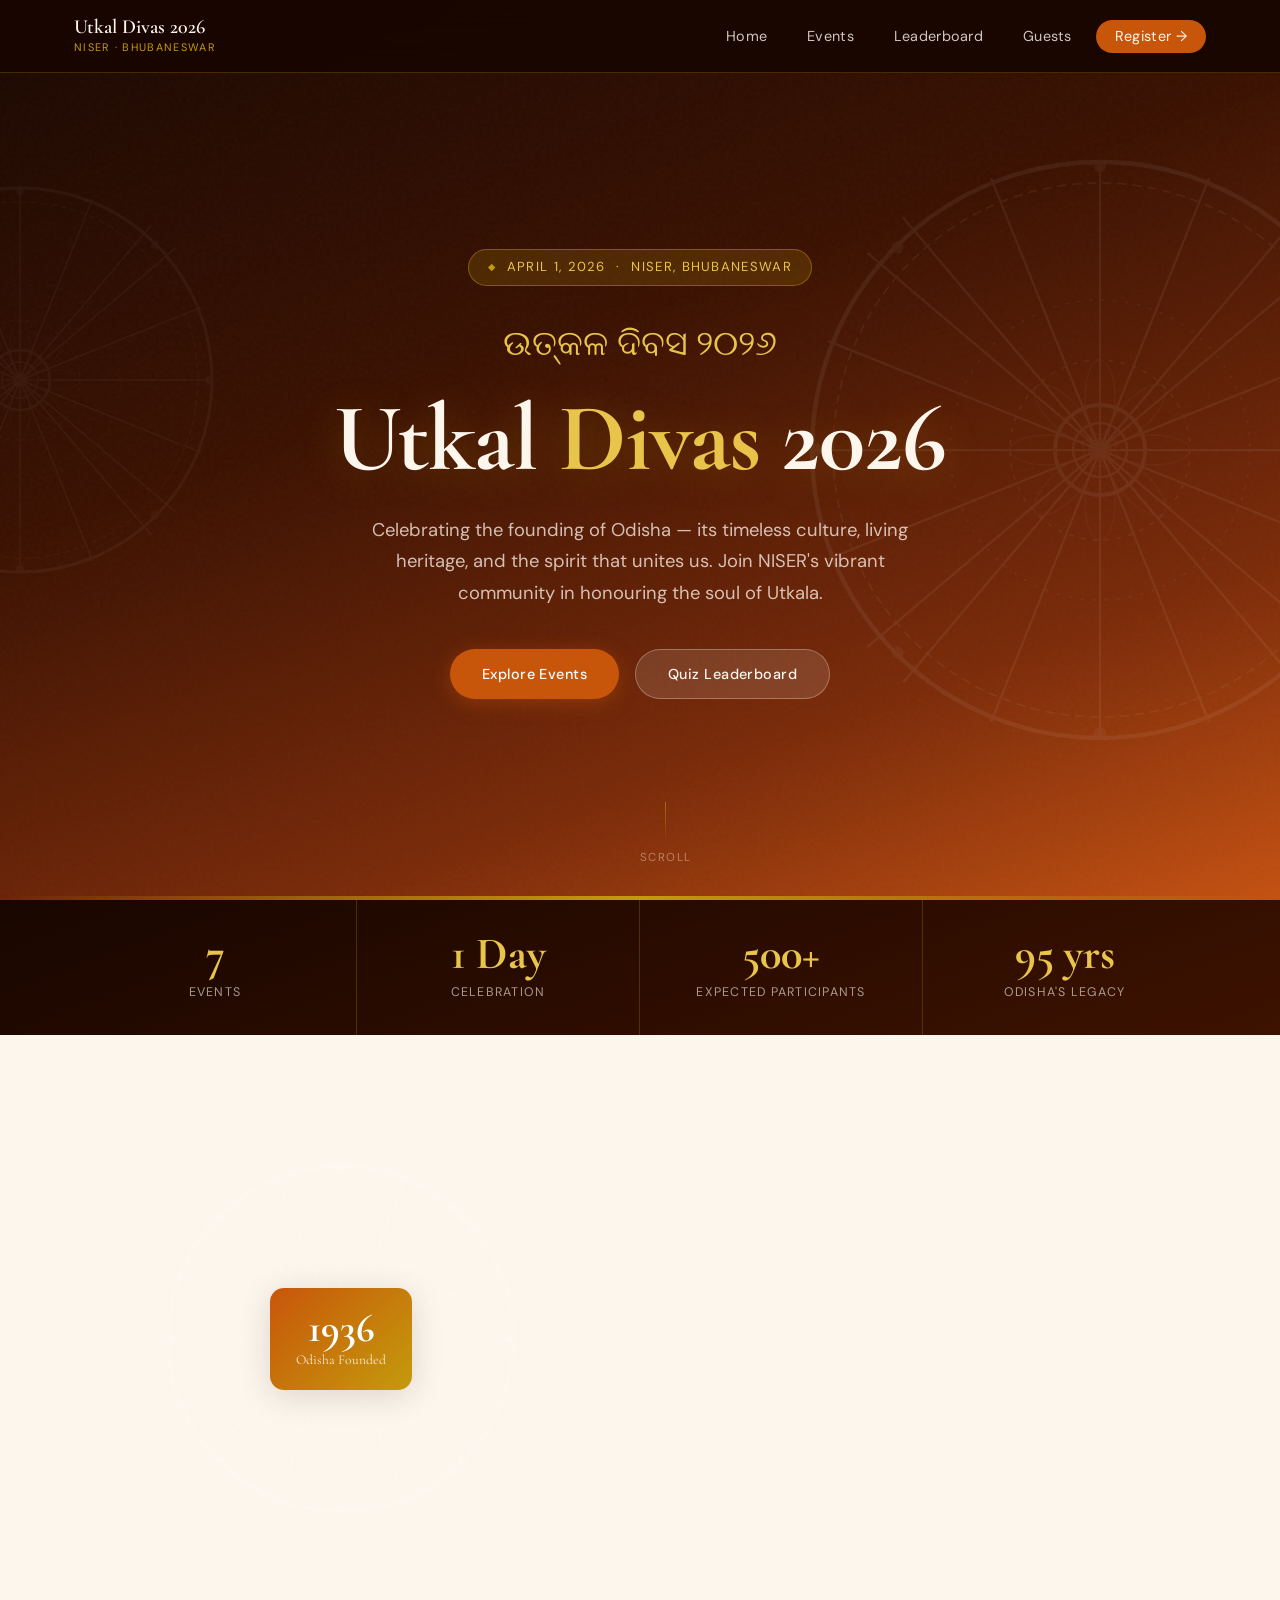
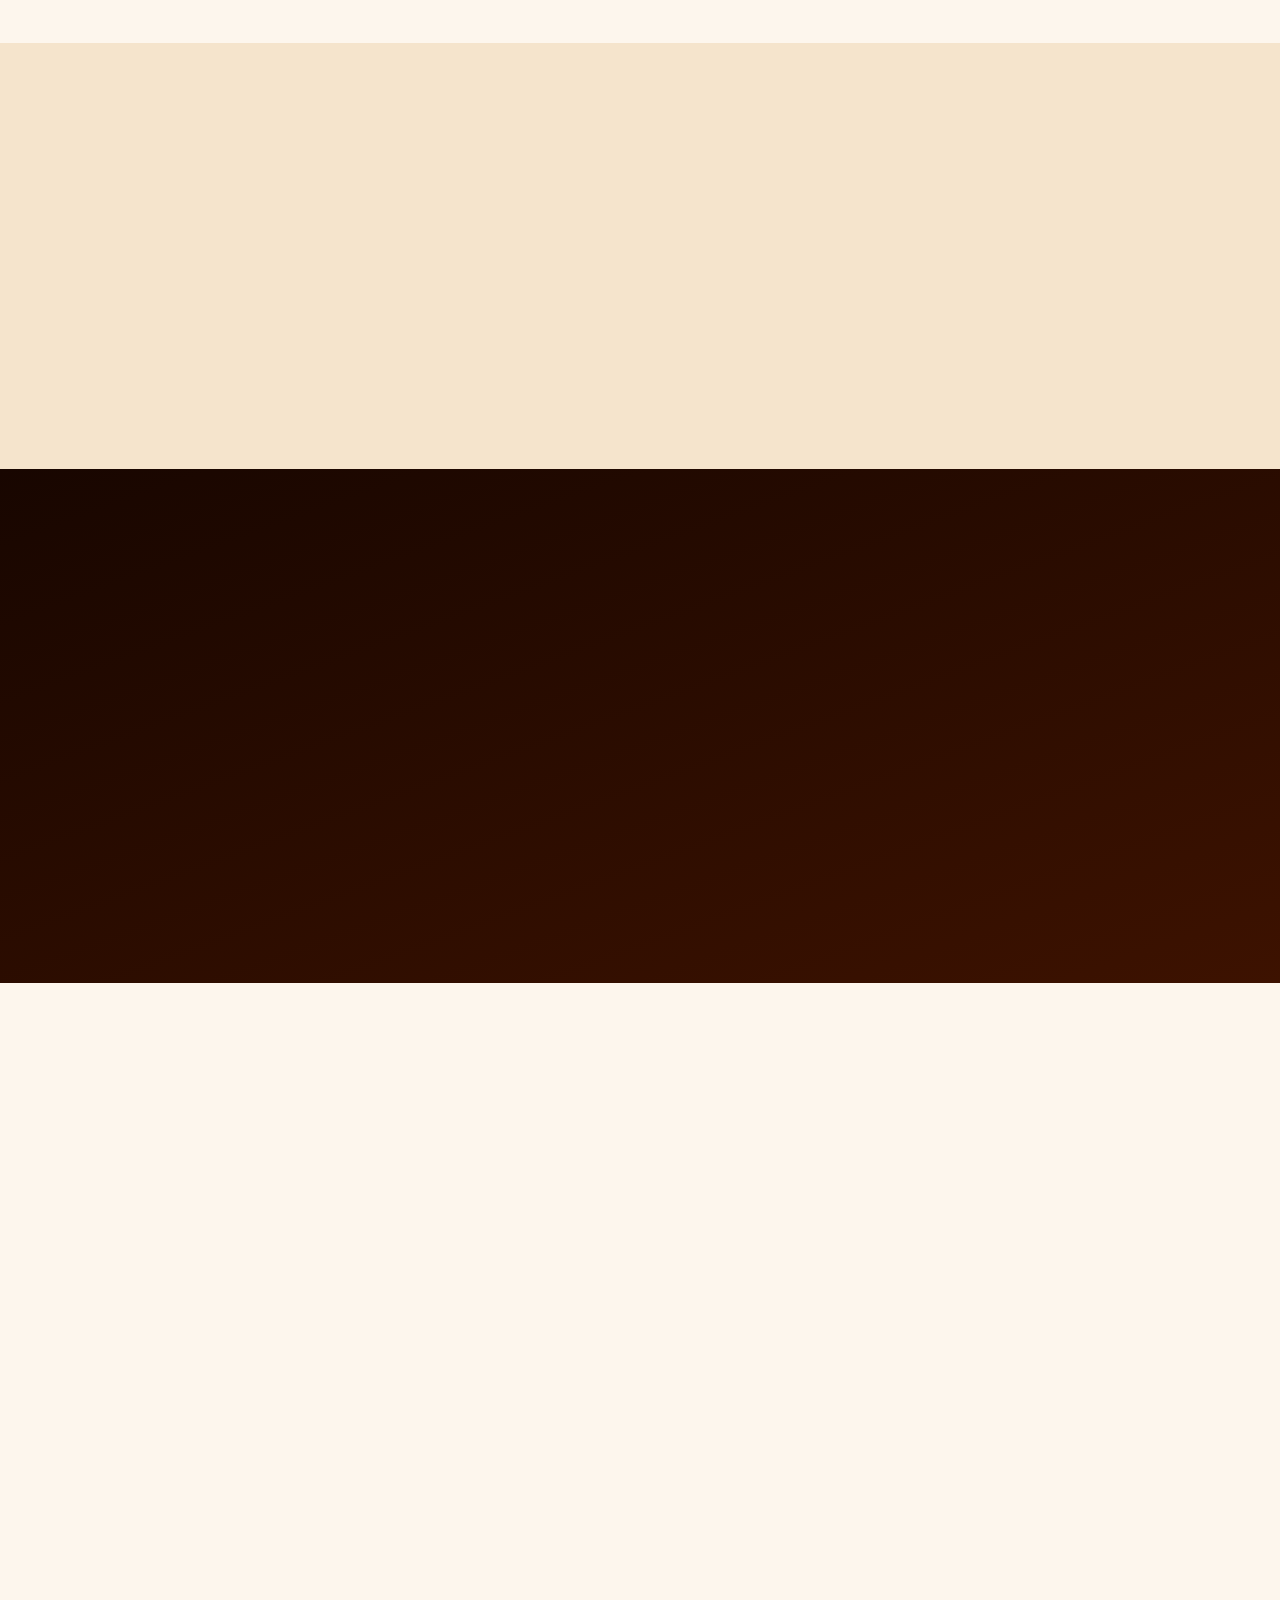
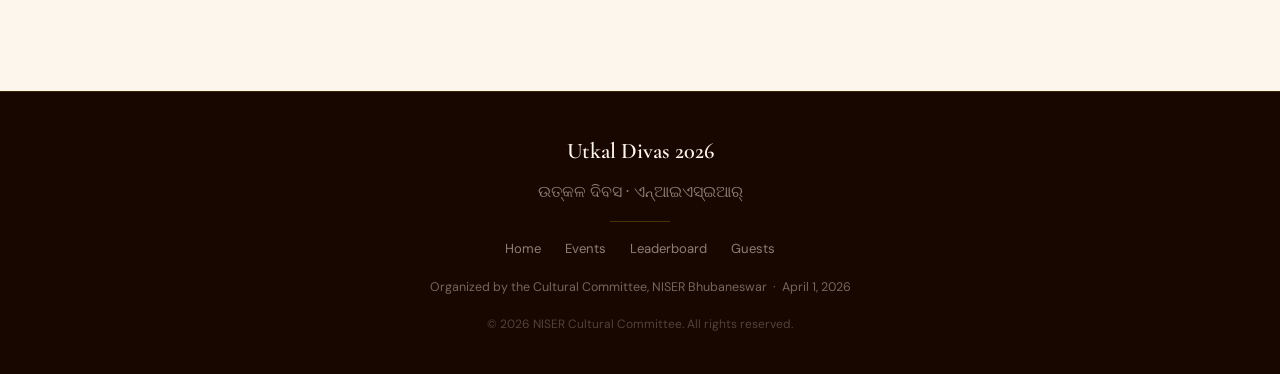
==== index.html @ eaa991c0 "first commit" ====
<!DOCTYPE html>
<html lang="en">
<head>
  <meta charset="UTF-8" />
  <meta name="viewport" content="width=device-width, initial-scale=1.0" />
  <title>Utkal Divas 2026 — NISER</title>
  <meta name="description" content="Celebrating the spirit, culture, and heritage of Odisha at NISER, Bhubaneswar — April 1, 2026." />
  <link rel="stylesheet" href="css/style.css" />
  <link rel="icon" href="data:image/svg+xml,<svg xmlns='http://www.w3.org/2000/svg' viewBox='0 0 100 100'><text y='.9em' font-size='90'>🌸</text></svg>" />
</head>
<body>

<!-- ======================================================
     NAVIGATION
     ====================================================== -->
<nav class="navbar">
  <div class="nav-inner">
    <a href="index.html" class="nav-logo">
      <span class="nav-logo-main">Utkal Divas 2026</span>
      <span class="nav-logo-sub">NISER · Bhubaneswar</span>
    </a>
    <button class="hamburger" aria-label="Toggle menu">
      <span></span><span></span><span></span>
    </button>
    <ul class="nav-links">
      <li><a href="index.html">Home</a></li>
      <li><a href="events.html">Events</a></li>
      <li><a href="leaderboard.html">Leaderboard</a></li>
      <li><a href="guests.html">Guests</a></li>
      <li><a href="events.html" class="nav-cta">Register →</a></li>
    </ul>
  </div>
</nav>

<!-- ======================================================
     HERO
     ====================================================== -->
<section class="hero">
  <!-- Konark wheel watermarks -->
  <img src="assets/wheel.svg" class="hero-wheel" alt="" aria-hidden="true" />
  <img src="assets/wheel.svg" class="hero-wheel hero-wheel-left" alt="" aria-hidden="true" />

  <div class="hero-content">
    <div class="hero-badge">April 1, 2026 &nbsp;·&nbsp; NISER, Bhubaneswar</div>
    <span class="hero-title-odia">ଉତ୍କଳ ଦିବସ ୨୦୨୬</span>
    <h1 class="hero-title">Utkal <span>Divas</span> 2026</h1>
    <p class="hero-desc">
      Celebrating the founding of Odisha — its timeless culture, living heritage,
      and the spirit that unites us. Join NISER's vibrant community in honouring
      the soul of Utkala.
    </p>
    <div class="hero-cta">
      <a href="events.html" class="btn btn-primary">Explore Events</a>
      <a href="leaderboard.html" class="btn btn-secondary">Quiz Leaderboard</a>
    </div>
  </div>

  <div class="hero-scroll">
    <div class="scroll-line"></div>
    Scroll
  </div>
</section>

<!-- ======================================================
     STATS STRIP (dark)
     ====================================================== -->
<section class="section-dark" style="padding: 0;">
  <div class="container">
    <div class="stats-strip">
      <div class="stat-item">
        <div class="stat-number" data-count="7" data-suffix="">7</div>
        <div class="stat-label">Events</div>
      </div>
      <div class="stat-item">
        <div class="stat-number" data-count="1" data-suffix=" Day">1 Day</div>
        <div class="stat-label">Celebration</div>
      </div>
      <div class="stat-item">
        <div class="stat-number" data-count="500" data-suffix="+">500+</div>
        <div class="stat-label">Expected Participants</div>
      </div>
      <div class="stat-item">
        <div class="stat-number" data-count="95" data-suffix=" yrs">95 yrs</div>
        <div class="stat-label">Odisha's Legacy</div>
      </div>
    </div>
  </div>
</section>

<!-- ======================================================
     ABOUT SECTION
     ====================================================== -->
<section class="section">
  <div class="container">
    <div class="about-grid">
      <div class="about-visual">
        <img src="assets/wheel.svg" class="about-wheel-bg" alt="" aria-hidden="true" />
        <div class="about-badge">
          <div class="about-badge-year">1936</div>
          <div class="about-badge-text">Odisha Founded</div>
        </div>
      </div>
      <div class="about-text animate-on-scroll">
        <h2 class="section-title" style="text-align:left;">About Utkal Divas</h2>
        <div class="ornament" style="justify-content:flex-start; margin-left:0;">
          <div class="ornament-diamond"></div>
          <div class="ornament-diamond"></div>
        </div>
        <p>
          Utkal Divas, or Odisha Day, is celebrated every year on <strong>April 1st</strong> to
          commemorate the formation of Odisha as a separate province in 1936 — the first state in
          independent India to be carved out on a linguistic basis.
        </p>
        <p>
          At NISER, Utkal Divas is a celebration of identity, culture, and pride — a day when the
          campus comes alive with poetry, art, music, dance, and knowledge. It is a tribute to the
          rich heritage of Odisha and the remarkable people who call this land home.
        </p>
        <p>
          Join us on <strong>April 1, 2026</strong> as we mark this special occasion with events
          that honour the traditions, arts, and intellectual spirit of Utkala Bharata.
        </p>
        <a href="events.html" class="btn btn-outline" style="margin-top:0.75rem;">View All Events →</a>
      </div>
    </div>
  </div>
</section>

<!-- ======================================================
     EVENTS PREVIEW
     ====================================================== -->
<section class="section section-alt">
  <div class="container">
    <h2 class="section-title animate-on-scroll">Featured Events</h2>
    <div class="ornament animate-on-scroll">
      <div class="ornament-diamond"></div>
      <div class="ornament-diamond"></div>
      <div class="ornament-diamond"></div>
    </div>
    <p class="section-subtitle animate-on-scroll">A day filled with art, knowledge, and cultural celebration</p>

    <div id="events-preview-grid" class="preview-events-grid"></div>

    <div class="section-cta animate-on-scroll">
      <a href="events.html" class="btn btn-primary">View All 7 Events →</a>
    </div>
  </div>
</section>

<!-- ======================================================
     QUIZ / LEADERBOARD TEASER (dark)
     ====================================================== -->
<section class="section section-dark">
  <div class="container">
    <h2 class="section-title animate-on-scroll">Online Quiz &amp; Leaderboard</h2>
    <div class="ornament animate-on-scroll">
      <div class="ornament-diamond"></div>
      <div class="ornament-diamond"></div>
      <div class="ornament-diamond"></div>
    </div>
    <p class="section-subtitle animate-on-scroll" style="margin-bottom:2rem;">
      Test your knowledge of Odia culture, history &amp; heritage
    </p>

    <div class="quiz-teaser animate-on-scroll">
      <div class="quiz-teaser-text">
        <h3>🧠 Are you the Odisha expert?</h3>
        <p>
          Take the online quiz on April 1st and compete with fellow students.
          40 questions · 30 minutes · Real-time leaderboard.
        </p>
        <a href="leaderboard.html" style="margin-top:1rem; display:inline-block;" class="btn btn-gold">
          View Leaderboard →
        </a>
      </div>
      <div class="mini-leaderboard" id="mini-lb"></div>
    </div>
  </div>
</section>

<!-- ======================================================
     GUESTS TEASER
     ====================================================== -->
<section class="section">
  <div class="container" style="text-align:center;">
    <h2 class="section-title animate-on-scroll">Invited Guests &amp; Speakers</h2>
    <div class="ornament animate-on-scroll">
      <div class="ornament-diamond"></div>
      <div class="ornament-diamond"></div>
      <div class="ornament-diamond"></div>
    </div>
    <p class="section-subtitle animate-on-scroll">
      Distinguished personalities gracing the celebration — details announcing soon
    </p>

    <div class="guests-grid" style="max-width:760px; margin:0 auto 2.5rem;" id="guests-teaser-grid">
      <!-- 3 teaser cards -->
      <div class="guest-card animate-on-scroll animate-delay-1">
        <div class="guest-avatar">
          <span class="guest-avatar-icon">👤</span>
          <div class="guest-revealing">
            <div style="font-size:1.8rem;">✨</div>
            <div class="guest-revealing-text">Revealing Soon</div>
            <div class="guest-revealing-sub">Chief Guest</div>
          </div>
        </div>
        <div class="guest-card-body">
          <div class="guest-name">Chief Guest</div>
          <div class="guest-role">TBA · April 1, 2026</div>
        </div>
      </div>
      <div class="guest-card animate-on-scroll animate-delay-2">
        <div class="guest-avatar">
          <span class="guest-avatar-icon">👤</span>
          <div class="guest-revealing">
            <div style="font-size:1.8rem;">🎭</div>
            <div class="guest-revealing-text">Revealing Soon</div>
            <div class="guest-revealing-sub">Cultural Speaker</div>
          </div>
        </div>
        <div class="guest-card-body">
          <div class="guest-name">Cultural Speaker</div>
          <div class="guest-role">TBA · April 1, 2026</div>
        </div>
      </div>
      <div class="guest-card animate-on-scroll animate-delay-3">
        <div class="guest-avatar">
          <span class="guest-avatar-icon">👤</span>
          <div class="guest-revealing">
            <div style="font-size:1.8rem;">🏛️</div>
            <div class="guest-revealing-text">Revealing Soon</div>
            <div class="guest-revealing-sub">Academic Guest</div>
          </div>
        </div>
        <div class="guest-card-body">
          <div class="guest-name">Academic Guest</div>
          <div class="guest-role">TBA · April 1, 2026</div>
        </div>
      </div>
    </div>

    <div class="animate-on-scroll">
      <a href="guests.html" class="btn btn-outline">See All Guests →</a>
    </div>
  </div>
</section>

<!-- ======================================================
     FOOTER
     ====================================================== -->
<footer>
  <div class="footer-logo">Utkal Divas 2026</div>
  <div style="font-family:'Noto Serif Odia',serif; font-size:1rem; color:rgba(253,246,237,0.5); margin-top:0.2rem;">
    ଉତ୍କଳ ଦିବସ · ଏନ୍ଆଇଏସ୍ଇଆର୍
  </div>
  <div class="footer-divider"></div>
  <div class="footer-links">
    <a href="index.html">Home</a>
    <a href="events.html">Events</a>
    <a href="leaderboard.html">Leaderboard</a>
    <a href="guests.html">Guests</a>
  </div>
  <div class="footer-sub">
    Organized by the Cultural Committee, NISER Bhubaneswar &nbsp;·&nbsp; April 1, 2026
  </div>
  <div style="margin-top:1rem; font-size:0.75rem; color:rgba(253,246,237,0.25);">
    &copy; 2026 NISER Cultural Committee. All rights reserved.
  </div>
</footer>

<!-- ======================================================
     EVENT MODAL
     ====================================================== -->
<div class="modal-overlay" id="event-modal" role="dialog" aria-modal="true">
  <div class="modal">
    <div class="modal-header">
      <div class="modal-header-accent"></div>
      <button class="modal-close" aria-label="Close">✕</button>
      <div class="modal-icon">🎨</div>
      <div class="modal-category">Category</div>
      <h2 class="modal-title">Event Title</h2>
      <div class="modal-odia">ଇଭେଣ୍ଟ</div>
    </div>
    <div class="modal-body">
      <div class="modal-info-grid">
        <div class="modal-info-item">
          <div class="modal-info-label">📅 Date</div>
          <div class="modal-info-value" id="modal-date">—</div>
        </div>
        <div class="modal-info-item">
          <div class="modal-info-label">🕐 Time</div>
          <div class="modal-info-value" id="modal-time">—</div>
        </div>
        <div class="modal-info-item">
          <div class="modal-info-label">📍 Venue</div>
          <div class="modal-info-value" id="modal-venue">—</div>
        </div>
        <div class="modal-info-item">
          <div class="modal-info-label">📝 Registration</div>
          <div class="modal-info-value" id="modal-reg">—</div>
        </div>
      </div>
      <div class="modal-section">
        <h4>About the Event</h4>
        <p id="modal-desc"></p>
      </div>
      <div class="modal-section">
        <h4>Rules &amp; Guidelines</h4>
        <div class="modal-rules" id="modal-rules"></div>
      </div>
    </div>
  </div>
</div>

<script src="js/main.js"></script>
<script>
  // Populate mini leaderboard on homepage
  document.addEventListener('DOMContentLoaded', () => {
    const miniLb = document.getElementById('mini-lb');
    if (miniLb && typeof leaderboardData !== 'undefined') {
      miniLb.innerHTML = leaderboardData.slice(0,3).map((item, i) => `
        <div class="mini-row">
          <div class="mini-rank">${i + 1}</div>
          <div class="mini-name">${item.name.split(' ')[0]} ${item.name.split(' ').slice(-1)[0][0]}.&nbsp;— <span style="font-size:0.75rem;opacity:0.6;">${item.dept}</span></div>
          <div class="mini-score">${item.score}</div>
        </div>
      `).join('');
    }
  });
</script>
</body>
</html>
---- css/style.css ----
/* ================================================================
   UTKAL DIVAS 2026 — NISER BHUBANESWAR
   Main Stylesheet — Inspired by Odishan Temple Art & Heritage
   ================================================================ */

@import url('https://fonts.googleapis.com/css2?family=Cormorant+Garamond:ital,wght@0,300;0,400;0,500;0,600;0,700;1,400;1,600&family=DM+Sans:opsz,wght@9..40,300;9..40,400;9..40,500;9..40,600&family=Noto+Serif+Odia:wght@400;700&display=swap');

/* ---- CSS Variables ---- */
:root {
  --cream:        #fdf6ed;
  --warm-light:   #f5e4cc;
  --warm-mid:     #eedcbf;
  --saffron:      #c8560a;
  --saffron-deep: #9e3d08;
  --gold:         #c49b0c;
  --gold-light:   #e8c44a;
  --maroon:       #7a1a1a;
  --dark-hero:    #180600;
  --dark-mid:     #3d1200;
  --text:         #2c1810;
  --text-muted:   #7a5a48;
  --white:        #ffffff;
  --border:       #e0ccb0;
  --border-light: #eddfc7;

  --font-display: 'Cormorant Garamond', Georgia, serif;
  --font-body:    'DM Sans', system-ui, sans-serif;
  --font-odia:    'Noto Serif Odia', serif;

  --radius:       14px;
  --radius-sm:    8px;
  --shadow:       0 2px 16px rgba(44, 24, 16, 0.10);
  --shadow-md:    0 6px 32px rgba(44, 24, 16, 0.15);
  --shadow-hover: 0 12px 40px rgba(200, 86, 10, 0.20);
  --transition:   all 0.3s cubic-bezier(0.25, 0.8, 0.25, 1);
}

/* ---- Reset & Base ---- */
*, *::before, *::after { box-sizing: border-box; margin: 0; padding: 0; }
html { scroll-behavior: smooth; }
body {
  font-family: var(--font-body);
  background-color: var(--cream);
  color: var(--text);
  line-height: 1.7;
  font-size: 16px;
  overflow-x: hidden;
}
img { max-width: 100%; height: auto; display: block; }
a { color: inherit; text-decoration: none; }
ul { list-style: none; }

/* ---- Typography ---- */
h1, h2, h3, h4 {
  font-family: var(--font-display);
  line-height: 1.2;
  color: var(--text);
}
.section-title {
  font-size: clamp(2rem, 5vw, 3rem);
  font-weight: 600;
  text-align: center;
  margin-bottom: 0.4rem;
}
.section-subtitle {
  text-align: center;
  color: var(--text-muted);
  font-size: 1rem;
  margin-bottom: 3rem;
}
.odia-text {
  font-family: var(--font-odia);
  color: var(--gold-light);
  font-size: 1.1em;
}

/* ---- Ornament Divider ---- */
.ornament {
  display: flex;
  align-items: center;
  justify-content: center;
  gap: 12px;
  margin: 0.75rem auto 1.5rem;
}
.ornament::before,
.ornament::after {
  content: '';
  flex: 1;
  max-width: 80px;
  height: 1px;
  background: linear-gradient(90deg, transparent, var(--gold));
}
.ornament::after {
  background: linear-gradient(90deg, var(--gold), transparent);
}
.ornament-diamond {
  width: 8px;
  height: 8px;
  background: var(--gold);
  transform: rotate(45deg);
  flex-shrink: 0;
}

/* ---- Container ---- */
.container {
  max-width: 1180px;
  margin: 0 auto;
  padding: 0 1.5rem;
}

/* ================================================================
   NAVIGATION
   ================================================================ */
.navbar {
  position: fixed;
  top: 0;
  left: 0;
  width: 100%;
  z-index: 1000;
  background: rgba(24, 6, 0, 0.92);
  backdrop-filter: blur(16px);
  -webkit-backdrop-filter: blur(16px);
  border-bottom: 1px solid rgba(196, 155, 12, 0.25);
  transition: var(--transition);
}
.navbar.scrolled {
  background: rgba(24, 6, 0, 0.98);
  box-shadow: 0 4px 24px rgba(0,0,0,0.3);
}
.nav-inner {
  display: flex;
  align-items: center;
  justify-content: space-between;
  padding: 1rem 1.5rem;
  max-width: 1180px;
  margin: 0 auto;
}
.nav-logo {
  display: flex;
  flex-direction: column;
  gap: 0;
}
.nav-logo-main {
  font-family: var(--font-display);
  font-size: 1.25rem;
  font-weight: 600;
  color: var(--cream);
  line-height: 1.1;
}
.nav-logo-sub {
  font-size: 0.68rem;
  color: var(--gold);
  letter-spacing: 0.12em;
  text-transform: uppercase;
}
.nav-links {
  display: flex;
  align-items: center;
  gap: 0.5rem;
}
.nav-links a {
  color: rgba(253, 246, 237, 0.80);
  font-size: 0.9rem;
  font-weight: 400;
  padding: 0.45rem 1rem;
  border-radius: 50px;
  transition: var(--transition);
  letter-spacing: 0.02em;
}
.nav-links a:hover,
.nav-links a.active {
  color: var(--cream);
  background: rgba(196, 155, 12, 0.18);
}
.nav-links a.nav-cta {
  background: var(--saffron);
  color: var(--cream);
  padding: 0.45rem 1.2rem;
}
.nav-links a.nav-cta:hover {
  background: var(--saffron-deep);
}
.hamburger {
  display: none;
  flex-direction: column;
  gap: 5px;
  background: none;
  border: none;
  cursor: pointer;
  padding: 4px;
}
.hamburger span {
  display: block;
  width: 24px;
  height: 2px;
  background: var(--cream);
  border-radius: 2px;
  transition: var(--transition);
}
.hamburger.open span:nth-child(1) { transform: translateY(7px) rotate(45deg); }
.hamburger.open span:nth-child(2) { opacity: 0; }
.hamburger.open span:nth-child(3) { transform: translateY(-7px) rotate(-45deg); }

/* ================================================================
   HERO SECTION
   ================================================================ */
.hero {
  min-height: 100vh;
  display: flex;
  align-items: center;
  justify-content: center;
  position: relative;
  overflow: hidden;
  background: linear-gradient(160deg, var(--dark-hero) 0%, #3a1000 40%, #7a2a08 75%, #c45010 100%);
  text-align: center;
  padding: 7rem 1.5rem 4rem;
}
/* Konark wheel watermark */
.hero-wheel {
  position: absolute;
  right: -120px;
  top: 50%;
  transform: translateY(-50%);
  width: 600px;
  height: 600px;
  opacity: 0.06;
  animation: spin-slow 60s linear infinite;
}
.hero-wheel-left {
  left: -180px;
  right: auto;
  width: 400px;
  height: 400px;
  top: 20%;
  transform: none;
  opacity: 0.04;
  animation-direction: reverse;
}
@keyframes spin-slow {
  from { transform: translateY(-50%) rotate(0deg); }
  to   { transform: translateY(-50%) rotate(360deg); }
}
/* Grain texture */
.hero::before {
  content: '';
  position: absolute;
  inset: 0;
  background-image: url("data:image/svg+xml,%3Csvg viewBox='0 0 256 256' xmlns='http://www.w3.org/2000/svg'%3E%3Cfilter id='noise'%3E%3CfeTurbulence type='fractalNoise' baseFrequency='0.9' numOctaves='4' stitchTiles='stitch'/%3E%3C/filter%3E%3Crect width='100%25' height='100%25' filter='url(%23noise)' opacity='0.03'/%3E%3C/svg%3E");
  pointer-events: none;
}
/* Top geometric border */
.hero::after {
  content: '';
  position: absolute;
  bottom: 0;
  left: 0;
  width: 100%;
  height: 4px;
  background: linear-gradient(90deg, transparent, var(--gold), transparent);
}
.hero-content {
  position: relative;
  z-index: 2;
  max-width: 780px;
  animation: fade-up 1s ease both;
}
.hero-badge {
  display: inline-flex;
  align-items: center;
  gap: 10px;
  background: rgba(196, 155, 12, 0.18);
  border: 1px solid rgba(196, 155, 12, 0.45);
  color: var(--gold-light);
  font-size: 0.82rem;
  letter-spacing: 0.1em;
  text-transform: uppercase;
  padding: 0.4rem 1.2rem;
  border-radius: 50px;
  margin-bottom: 1.8rem;
  animation: fade-up 1s 0.1s ease both;
}
.hero-badge::before {
  content: '◆';
  font-size: 0.6rem;
  color: var(--gold);
}
.hero-title-odia {
  display: block;
  font-family: var(--font-odia);
  font-size: clamp(1.4rem, 4vw, 2.2rem);
  color: var(--gold-light);
  margin-bottom: 0.4rem;
  opacity: 0.9;
  animation: fade-up 1s 0.2s ease both;
}
.hero-title {
  font-size: clamp(3rem, 9vw, 6rem);
  font-weight: 700;
  color: var(--cream);
  letter-spacing: -0.01em;
  margin-bottom: 1.2rem;
  animation: fade-up 1s 0.3s ease both;
  text-shadow: 0 4px 40px rgba(196, 155, 12, 0.3);
}
.hero-title span {
  color: var(--gold-light);
}
.hero-desc {
  font-size: clamp(1rem, 2.5vw, 1.15rem);
  color: rgba(253, 246, 237, 0.75);
  max-width: 550px;
  margin: 0 auto 2.5rem;
  animation: fade-up 1s 0.4s ease both;
}
.hero-cta {
  display: flex;
  justify-content: center;
  gap: 1rem;
  flex-wrap: wrap;
  animation: fade-up 1s 0.5s ease both;
}
.hero-scroll {
  position: absolute;
  bottom: 2rem;
  left: 50%;
  transform: translateX(-50%);
  display: flex;
  flex-direction: column;
  align-items: center;
  gap: 6px;
  color: rgba(253, 246, 237, 0.4);
  font-size: 0.72rem;
  letter-spacing: 0.12em;
  text-transform: uppercase;
  animation: fade-up 1s 0.8s ease both;
}
.scroll-line {
  width: 1px;
  height: 40px;
  background: linear-gradient(180deg, rgba(196,155,12,0.6), transparent);
  animation: scroll-pulse 2s ease-in-out infinite;
}
@keyframes scroll-pulse {
  0%, 100% { opacity: 0.4; transform: scaleY(1); }
  50% { opacity: 1; transform: scaleY(1.2); }
}

/* ================================================================
   BUTTONS
   ================================================================ */
.btn {
  display: inline-flex;
  align-items: center;
  gap: 8px;
  padding: 0.75rem 2rem;
  border-radius: 50px;
  font-family: var(--font-body);
  font-size: 0.9rem;
  font-weight: 500;
  letter-spacing: 0.03em;
  cursor: pointer;
  border: none;
  transition: var(--transition);
}
.btn-primary {
  background: var(--saffron);
  color: var(--white);
  box-shadow: 0 4px 20px rgba(200, 86, 10, 0.4);
}
.btn-primary:hover {
  background: var(--saffron-deep);
  transform: translateY(-2px);
  box-shadow: 0 8px 28px rgba(200, 86, 10, 0.5);
}
.btn-secondary {
  background: rgba(253, 246, 237, 0.12);
  color: var(--cream);
  border: 1px solid rgba(253, 246, 237, 0.3);
  backdrop-filter: blur(8px);
}
.btn-secondary:hover {
  background: rgba(253, 246, 237, 0.2);
  border-color: rgba(253, 246, 237, 0.5);
  transform: translateY(-2px);
}
.btn-outline {
  background: transparent;
  color: var(--saffron);
  border: 1.5px solid var(--saffron);
}
.btn-outline:hover {
  background: var(--saffron);
  color: var(--white);
  transform: translateY(-2px);
}
.btn-gold {
  background: linear-gradient(135deg, var(--gold), var(--gold-light));
  color: var(--dark-hero);
  font-weight: 600;
}
.btn-gold:hover {
  transform: translateY(-2px);
  box-shadow: 0 8px 24px rgba(196, 155, 12, 0.4);
}

/* ================================================================
   SECTION STYLES
   ================================================================ */
.section {
  padding: 5rem 0;
}
.section-alt {
  background: var(--warm-light);
}
.section-dark {
  background: linear-gradient(160deg, var(--dark-hero), var(--dark-mid));
  color: var(--cream);
}
.section-dark .section-title { color: var(--cream); }
.section-dark .section-subtitle { color: rgba(253, 246, 237, 0.6); }
.section-dark .ornament::before { background: linear-gradient(90deg, transparent, rgba(196,155,12,0.6)); }
.section-dark .ornament::after  { background: linear-gradient(90deg, rgba(196,155,12,0.6), transparent); }
.section-dark .ornament-diamond { background: rgba(196,155,12,0.6); }

/* ================================================================
   EVENT CARDS
   ================================================================ */
.events-grid {
  display: grid;
  grid-template-columns: repeat(auto-fill, minmax(280px, 1fr));
  gap: 1.5rem;
  margin-top: 1rem;
}
.event-card {
  background: var(--white);
  border-radius: var(--radius);
  overflow: hidden;
  box-shadow: var(--shadow);
  transition: var(--transition);
  cursor: pointer;
  position: relative;
  border: 1px solid var(--border-light);
}
.event-card::before {
  content: '';
  position: absolute;
  top: 0;
  left: 0;
  right: 0;
  height: 3px;
  background: linear-gradient(90deg, var(--saffron), var(--gold));
  opacity: 0;
  transition: var(--transition);
}
.event-card:hover {
  transform: translateY(-6px);
  box-shadow: var(--shadow-hover);
}
.event-card:hover::before { opacity: 1; }

.event-card-icon {
  width: 100%;
  height: 90px;
  display: flex;
  align-items: center;
  justify-content: center;
  font-size: 2.8rem;
  background: var(--warm-light);
  position: relative;
  overflow: hidden;
}
.event-card-icon::after {
  content: '';
  position: absolute;
  inset: 0;
  background: var(--event-color, var(--saffron));
  opacity: 0.08;
}
.event-card-body {
  padding: 1.25rem 1.4rem 1.5rem;
}
.event-card-category {
  font-size: 0.7rem;
  font-weight: 600;
  text-transform: uppercase;
  letter-spacing: 0.12em;
  color: var(--saffron);
  margin-bottom: 0.4rem;
}
.event-card-title {
  font-family: var(--font-display);
  font-size: 1.35rem;
  font-weight: 600;
  margin-bottom: 0.3rem;
}
.event-card-odia {
  font-family: var(--font-odia);
  font-size: 0.9rem;
  color: var(--text-muted);
  margin-bottom: 0.75rem;
}
.event-card-time {
  display: flex;
  align-items: center;
  gap: 6px;
  font-size: 0.82rem;
  color: var(--text-muted);
  margin-bottom: 0.5rem;
}
.event-card-time svg { flex-shrink: 0; }
.event-card-desc {
  font-size: 0.88rem;
  color: var(--text-muted);
  display: -webkit-box;
  -webkit-line-clamp: 2;
  -webkit-box-orient: vertical;
  overflow: hidden;
}
.event-card-footer {
  padding: 0.75rem 1.4rem 1.25rem;
  border-top: 1px solid var(--border-light);
  display: flex;
  align-items: center;
  justify-content: space-between;
}
.event-card-tag {
  font-size: 0.75rem;
  padding: 0.25rem 0.7rem;
  border-radius: 50px;
  background: var(--warm-light);
  color: var(--text-muted);
}
.event-card-arrow {
  font-size: 0.8rem;
  color: var(--saffron);
  display: flex;
  align-items: center;
  gap: 4px;
  font-weight: 500;
  transition: var(--transition);
}
.event-card:hover .event-card-arrow { gap: 8px; }

/* ================================================================
   MODAL
   ================================================================ */
.modal-overlay {
  position: fixed;
  inset: 0;
  background: rgba(24, 6, 0, 0.75);
  backdrop-filter: blur(8px);
  -webkit-backdrop-filter: blur(8px);
  z-index: 2000;
  display: flex;
  align-items: center;
  justify-content: center;
  padding: 1.5rem;
  opacity: 0;
  pointer-events: none;
  transition: opacity 0.3s ease;
}
.modal-overlay.open {
  opacity: 1;
  pointer-events: all;
}
.modal {
  background: var(--white);
  border-radius: var(--radius);
  max-width: 680px;
  width: 100%;
  max-height: 88vh;
  overflow-y: auto;
  box-shadow: 0 24px 80px rgba(0,0,0,0.4);
  transform: translateY(20px) scale(0.97);
  transition: var(--transition);
  position: relative;
}
.modal-overlay.open .modal {
  transform: translateY(0) scale(1);
}
.modal-header {
  padding: 2rem 2rem 1.25rem;
  border-bottom: 1px solid var(--border-light);
  position: relative;
}
.modal-header-accent {
  height: 4px;
  background: linear-gradient(90deg, var(--saffron), var(--gold));
  margin: -2rem -2rem 1.5rem;
  border-radius: var(--radius) var(--radius) 0 0;
}
.modal-icon { font-size: 2.5rem; margin-bottom: 0.75rem; }
.modal-category {
  font-size: 0.72rem;
  font-weight: 600;
  text-transform: uppercase;
  letter-spacing: 0.12em;
  color: var(--saffron);
  margin-bottom: 0.3rem;
}
.modal-title {
  font-family: var(--font-display);
  font-size: 1.9rem;
  font-weight: 600;
}
.modal-odia {
  font-family: var(--font-odia);
  color: var(--text-muted);
  font-size: 1rem;
  margin-top: 0.2rem;
}
.modal-close {
  position: absolute;
  top: 1.25rem;
  right: 1.25rem;
  background: var(--warm-light);
  border: none;
  cursor: pointer;
  width: 36px;
  height: 36px;
  border-radius: 50%;
  display: flex;
  align-items: center;
  justify-content: center;
  font-size: 1.1rem;
  color: var(--text-muted);
  transition: var(--transition);
}
.modal-close:hover {
  background: var(--saffron);
  color: var(--white);
}
.modal-body { padding: 1.5rem 2rem 2rem; }
.modal-info-grid {
  display: grid;
  grid-template-columns: 1fr 1fr;
  gap: 1rem;
  margin-bottom: 1.5rem;
}
.modal-info-item {
  background: var(--warm-light);
  border-radius: var(--radius-sm);
  padding: 0.9rem 1rem;
}
.modal-info-label {
  font-size: 0.7rem;
  font-weight: 600;
  text-transform: uppercase;
  letter-spacing: 0.1em;
  color: var(--text-muted);
  margin-bottom: 0.25rem;
}
.modal-info-value {
  font-size: 0.9rem;
  font-weight: 500;
  color: var(--text);
}
.modal-section { margin-bottom: 1.4rem; }
.modal-section h4 {
  font-family: var(--font-display);
  font-size: 1.1rem;
  font-weight: 600;
  margin-bottom: 0.6rem;
  color: var(--saffron);
}
.modal-section p {
  font-size: 0.92rem;
  color: var(--text-muted);
  line-height: 1.7;
}
.modal-rules {
  display: flex;
  flex-direction: column;
  gap: 0.5rem;
}
.modal-rule {
  display: flex;
  gap: 10px;
  font-size: 0.88rem;
  color: var(--text-muted);
  align-items: flex-start;
}
.modal-rule::before {
  content: '◆';
  color: var(--gold);
  font-size: 0.5rem;
  margin-top: 0.45rem;
  flex-shrink: 0;
}

/* ================================================================
   LEADERBOARD
   ================================================================ */
.leaderboard-hero {
  padding: 7rem 1.5rem 4rem;
  background: linear-gradient(160deg, var(--dark-hero) 0%, #3d1200 60%, #6a2008 100%);
  text-align: center;
  color: var(--cream);
  position: relative;
  overflow: hidden;
}
.leaderboard-hero .section-title { color: var(--cream); }
.podium-grid {
  display: flex;
  align-items: flex-end;
  justify-content: center;
  gap: 1rem;
  margin: 3rem 0;
}
.podium-item {
  text-align: center;
  flex: 1;
  max-width: 180px;
}
.podium-avatar {
  width: 64px;
  height: 64px;
  border-radius: 50%;
  background: linear-gradient(135deg, var(--saffron), var(--gold));
  display: flex;
  align-items: center;
  justify-content: center;
  font-size: 1.5rem;
  margin: 0 auto 0.6rem;
  box-shadow: 0 4px 16px rgba(200, 86, 10, 0.35);
}
.podium-item:nth-child(2) .podium-avatar {
  width: 80px;
  height: 80px;
  font-size: 1.8rem;
  background: linear-gradient(135deg, var(--gold), var(--gold-light));
  box-shadow: 0 8px 28px rgba(196, 155, 12, 0.5);
}
.podium-name {
  font-family: var(--font-display);
  font-size: 1rem;
  font-weight: 600;
  margin-bottom: 0.2rem;
}
.podium-dept { font-size: 0.75rem; color: var(--text-muted); margin-bottom: 0.4rem; }
.podium-score {
  font-family: var(--font-display);
  font-size: 1.4rem;
  font-weight: 700;
  color: var(--saffron);
}
.podium-item:nth-child(2) .podium-score { color: var(--gold); font-size: 1.7rem; }
.podium-block {
  height: 70px;
  border-radius: var(--radius-sm) var(--radius-sm) 0 0;
  display: flex;
  align-items: center;
  justify-content: center;
  font-size: 1.4rem;
  font-weight: 700;
  color: var(--white);
  margin-top: 0.8rem;
  background: linear-gradient(180deg, var(--saffron), var(--saffron-deep));
}
.podium-item:nth-child(1) .podium-block { height: 55px; background: linear-gradient(180deg, #b0b0b0, #888); }
.podium-item:nth-child(2) .podium-block { height: 90px; background: linear-gradient(180deg, var(--gold-light), var(--gold)); }
.podium-item:nth-child(3) .podium-block { height: 44px; background: linear-gradient(180deg, #d4a76a, #a0754a); }

.leaderboard-table-wrap {
  background: var(--white);
  border-radius: var(--radius);
  box-shadow: var(--shadow-md);
  overflow: hidden;
  margin-top: 2rem;
}
.leaderboard-table {
  width: 100%;
  border-collapse: collapse;
}
.leaderboard-table th {
  background: var(--warm-mid);
  padding: 0.9rem 1.5rem;
  text-align: left;
  font-size: 0.72rem;
  font-weight: 600;
  text-transform: uppercase;
  letter-spacing: 0.1em;
  color: var(--text-muted);
}
.leaderboard-table td {
  padding: 0.9rem 1.5rem;
  border-bottom: 1px solid var(--border-light);
  font-size: 0.9rem;
}
.leaderboard-table tr:last-child td { border-bottom: none; }
.leaderboard-table tr:hover td { background: var(--warm-light); }
.rank-badge {
  display: inline-flex;
  align-items: center;
  justify-content: center;
  width: 32px;
  height: 32px;
  border-radius: 50%;
  font-weight: 700;
  font-size: 0.85rem;
  background: var(--warm-light);
  color: var(--text-muted);
}
.rank-badge.gold   { background: linear-gradient(135deg,#f5d96b,#c49b0c); color: #fff; }
.rank-badge.silver { background: linear-gradient(135deg,#d0d0d0,#909090); color: #fff; }
.rank-badge.bronze { background: linear-gradient(135deg,#e0a570,#a0704a); color: #fff; }
.score-bar-wrap {
  display: flex;
  align-items: center;
  gap: 10px;
}
.score-bar {
  flex: 1;
  height: 6px;
  background: var(--warm-light);
  border-radius: 3px;
  overflow: hidden;
}
.score-bar-fill {
  height: 100%;
  background: linear-gradient(90deg, var(--saffron), var(--gold));
  border-radius: 3px;
  transition: width 1s ease;
}
.score-num { font-weight: 600; min-width: 30px; }

/* ================================================================
   GUESTS PAGE
   ================================================================ */
.guests-grid {
  display: grid;
  grid-template-columns: repeat(auto-fill, minmax(220px, 1fr));
  gap: 1.5rem;
  margin-top: 1rem;
}
.guest-card {
  background: var(--white);
  border-radius: var(--radius);
  overflow: hidden;
  box-shadow: var(--shadow);
  border: 1px solid var(--border-light);
  text-align: center;
  transition: var(--transition);
}
.guest-card:hover {
  transform: translateY(-6px);
  box-shadow: var(--shadow-hover);
}
.guest-avatar {
  width: 100%;
  height: 180px;
  background: linear-gradient(160deg, var(--warm-mid), var(--warm-light));
  display: flex;
  align-items: center;
  justify-content: center;
  position: relative;
  overflow: hidden;
}
.guest-avatar-icon {
  font-size: 4rem;
  opacity: 0.25;
  position: absolute;
}
.guest-revealing {
  position: absolute;
  inset: 0;
  background: rgba(24, 6, 0, 0.65);
  backdrop-filter: blur(12px);
  -webkit-backdrop-filter: blur(12px);
  display: flex;
  flex-direction: column;
  align-items: center;
  justify-content: center;
  gap: 8px;
}
.guest-revealing-text {
  font-family: var(--font-display);
  font-size: 1.1rem;
  font-weight: 600;
  color: var(--gold-light);
  letter-spacing: 0.04em;
}
.guest-revealing-sub {
  font-size: 0.72rem;
  color: rgba(253,246,237,0.55);
  text-transform: uppercase;
  letter-spacing: 0.1em;
}
.guest-card-body { padding: 1.2rem 1rem 1.4rem; }
.guest-name {
  font-family: var(--font-display);
  font-size: 1.15rem;
  font-weight: 600;
  color: var(--text);
  margin-bottom: 0.25rem;
}
.guest-role { font-size: 0.8rem; color: var(--text-muted); }

/* ================================================================
   ABOUT / STATS STRIP
   ================================================================ */
.stats-strip {
  display: grid;
  grid-template-columns: repeat(auto-fit, minmax(140px, 1fr));
  gap: 0;
  text-align: center;
}
.stat-item {
  padding: 2rem 1rem;
  border-right: 1px solid rgba(196, 155, 12, 0.25);
}
.stat-item:last-child { border-right: none; }
.stat-number {
  font-family: var(--font-display);
  font-size: 2.8rem;
  font-weight: 700;
  color: var(--gold-light);
  line-height: 1;
  margin-bottom: 0.3rem;
}
.stat-label {
  font-size: 0.78rem;
  text-transform: uppercase;
  letter-spacing: 0.1em;
  color: rgba(253,246,237,0.6);
}

/* ================================================================
   ABOUT SECTION (Homepage)
   ================================================================ */
.about-grid {
  display: grid;
  grid-template-columns: 1fr 1fr;
  gap: 4rem;
  align-items: center;
}
.about-visual {
  position: relative;
  display: flex;
  align-items: center;
  justify-content: center;
}
.about-wheel-bg {
  width: 100%;
  max-width: 360px;
  opacity: 0.18;
  animation: spin-slow-2 40s linear infinite;
}
@keyframes spin-slow-2 {
  from { transform: rotate(0deg); }
  to   { transform: rotate(360deg); }
}
.about-badge {
  position: absolute;
  background: linear-gradient(135deg, var(--saffron), var(--gold));
  color: var(--white);
  padding: 1.2rem 1.6rem;
  border-radius: var(--radius);
  font-family: var(--font-display);
  box-shadow: var(--shadow-md);
  text-align: center;
}
.about-badge-year { font-size: 2.5rem; font-weight: 700; line-height: 1; }
.about-badge-text { font-size: 0.85rem; opacity: 0.85; }
.about-text h2 { font-size: clamp(1.8rem,4vw,2.5rem); margin-bottom: 1rem; }
.about-text p {
  color: var(--text-muted);
  margin-bottom: 1.2rem;
  font-size: 0.95rem;
}
.about-text .btn { margin-top: 0.5rem; }

/* ================================================================
   PREVIEW SECTIONS (Homepage)
   ================================================================ */
.preview-events-grid {
  display: grid;
  grid-template-columns: repeat(auto-fill, minmax(260px, 1fr));
  gap: 1.25rem;
  margin-bottom: 2.5rem;
}
.section-cta {
  text-align: center;
  margin-top: 0.5rem;
}
.quiz-teaser {
  display: flex;
  align-items: center;
  justify-content: space-between;
  gap: 2rem;
  background: rgba(255,255,255,0.06);
  border: 1px solid rgba(196,155,12,0.3);
  border-radius: var(--radius);
  padding: 2rem 2.5rem;
  flex-wrap: wrap;
}
.quiz-teaser-text h3 {
  font-family: var(--font-display);
  font-size: 1.6rem;
  color: var(--cream);
  margin-bottom: 0.5rem;
}
.quiz-teaser-text p { color: rgba(253,246,237,0.65); font-size: 0.9rem; }
.mini-leaderboard { display: flex; flex-direction: column; gap: 0.5rem; min-width: 220px; }
.mini-row {
  display: flex;
  align-items: center;
  gap: 0.75rem;
  background: rgba(255,255,255,0.07);
  border-radius: var(--radius-sm);
  padding: 0.5rem 0.75rem;
}
.mini-rank {
  width: 24px;
  height: 24px;
  border-radius: 50%;
  background: var(--gold);
  color: var(--dark-hero);
  font-size: 0.72rem;
  font-weight: 700;
  display: flex;
  align-items: center;
  justify-content: center;
  flex-shrink: 0;
}
.mini-name { flex: 1; font-size: 0.85rem; color: var(--cream); }
.mini-score { font-size: 0.85rem; font-weight: 600; color: var(--gold-light); }

/* ================================================================
   PAGE HERO (for inner pages)
   ================================================================ */
.page-hero {
  padding: 8rem 1.5rem 4rem;
  background: linear-gradient(160deg, var(--dark-hero) 0%, #3d1200 60%, #6a2008 100%);
  text-align: center;
  color: var(--cream);
  position: relative;
  overflow: hidden;
}
.page-hero .section-title { color: var(--cream); }
.page-hero .section-subtitle { color: rgba(253,246,237,0.6); }
.page-hero-wheel {
  position: absolute;
  right: -60px;
  bottom: -60px;
  width: 300px;
  opacity: 0.05;
  animation: spin-slow-2 50s linear infinite;
}

/* ================================================================
   FOOTER
   ================================================================ */
footer {
  background: var(--dark-hero);
  color: rgba(253,246,237,0.6);
  text-align: center;
  padding: 2.5rem 1.5rem;
  font-size: 0.85rem;
  border-top: 1px solid rgba(196,155,12,0.2);
}
footer .footer-logo {
  font-family: var(--font-display);
  font-size: 1.4rem;
  color: var(--cream);
  font-weight: 600;
  margin-bottom: 0.5rem;
}
footer .footer-sub { color: rgba(253,246,237,0.4); font-size: 0.78rem; margin-top: 0.25rem; }
footer .footer-links {
  display: flex;
  justify-content: center;
  gap: 1.5rem;
  margin: 1rem 0;
  flex-wrap: wrap;
}
footer .footer-links a {
  color: rgba(253,246,237,0.5);
  font-size: 0.82rem;
  transition: var(--transition);
}
footer .footer-links a:hover { color: var(--gold-light); }
footer .footer-divider {
  width: 60px;
  height: 1px;
  background: rgba(196,155,12,0.3);
  margin: 1rem auto;
}

/* ================================================================
   ANIMATIONS
   ================================================================ */
@keyframes fade-up {
  from { opacity: 0; transform: translateY(24px); }
  to   { opacity: 1; transform: translateY(0); }
}
.animate-on-scroll {
  opacity: 0;
  transform: translateY(20px);
  transition: opacity 0.6s ease, transform 0.6s ease;
}
.animate-on-scroll.visible {
  opacity: 1;
  transform: translateY(0);
}
.animate-delay-1 { transition-delay: 0.1s; }
.animate-delay-2 { transition-delay: 0.2s; }
.animate-delay-3 { transition-delay: 0.3s; }
.animate-delay-4 { transition-delay: 0.4s; }

/* Pulse glow for top rank */
@keyframes rank-glow {
  0%, 100% { box-shadow: 0 0 0 0 rgba(196,155,12,0.4); }
  50%       { box-shadow: 0 0 0 8px rgba(196,155,12,0); }
}
.rank-pulse { animation: rank-glow 2.5s ease infinite; }

/* ================================================================
   SCROLLBAR
   ================================================================ */
::-webkit-scrollbar { width: 6px; }
::-webkit-scrollbar-track { background: var(--cream); }
::-webkit-scrollbar-thumb { background: var(--saffron); border-radius: 3px; }

/* ================================================================
   RESPONSIVE
   ================================================================ */
@media (max-width: 768px) {
  .hamburger { display: flex; }
  .nav-links {
    position: fixed;
    inset: 0;
    top: 64px;
    background: rgba(24,6,0,0.98);
    flex-direction: column;
    align-items: center;
    justify-content: flex-start;
    padding: 2rem 1rem;
    gap: 0.75rem;
    transform: translateX(100%);
    transition: transform 0.35s ease;
  }
  .nav-links.open { transform: translateX(0); }
  .nav-links a { font-size: 1.1rem; padding: 0.75rem 2rem; width: 100%; text-align: center; }
  .hero-title { font-size: clamp(2.5rem, 12vw, 4rem); }
  .about-grid { grid-template-columns: 1fr; gap: 2rem; }
  .about-visual { display: none; }
  .modal-info-grid { grid-template-columns: 1fr; }
  .podium-grid { gap: 0.5rem; }
  .podium-avatar { width: 52px !important; height: 52px !important; font-size: 1.2rem !important; }
  .podium-item:nth-child(2) .podium-avatar { width: 64px !important; height: 64px !important; }
  .quiz-teaser { flex-direction: column; padding: 1.5rem; }
  .mini-leaderboard { width: 100%; }
  .stats-strip { grid-template-columns: repeat(2, 1fr); }
  .stat-item:nth-child(2n) { border-right: none; }
  .stat-item { border-bottom: 1px solid rgba(196,155,12,0.25); }
  .modal-body { padding: 1.2rem 1.25rem 1.5rem; }
  .modal-header { padding: 1.5rem 1.25rem 1rem; }
}
@media (max-width: 480px) {
  .events-grid { grid-template-columns: 1fr; }
  .guests-grid { grid-template-columns: repeat(2, 1fr); }
  .leaderboard-table th:nth-child(3),
  .leaderboard-table td:nth-child(3) { display: none; }
}
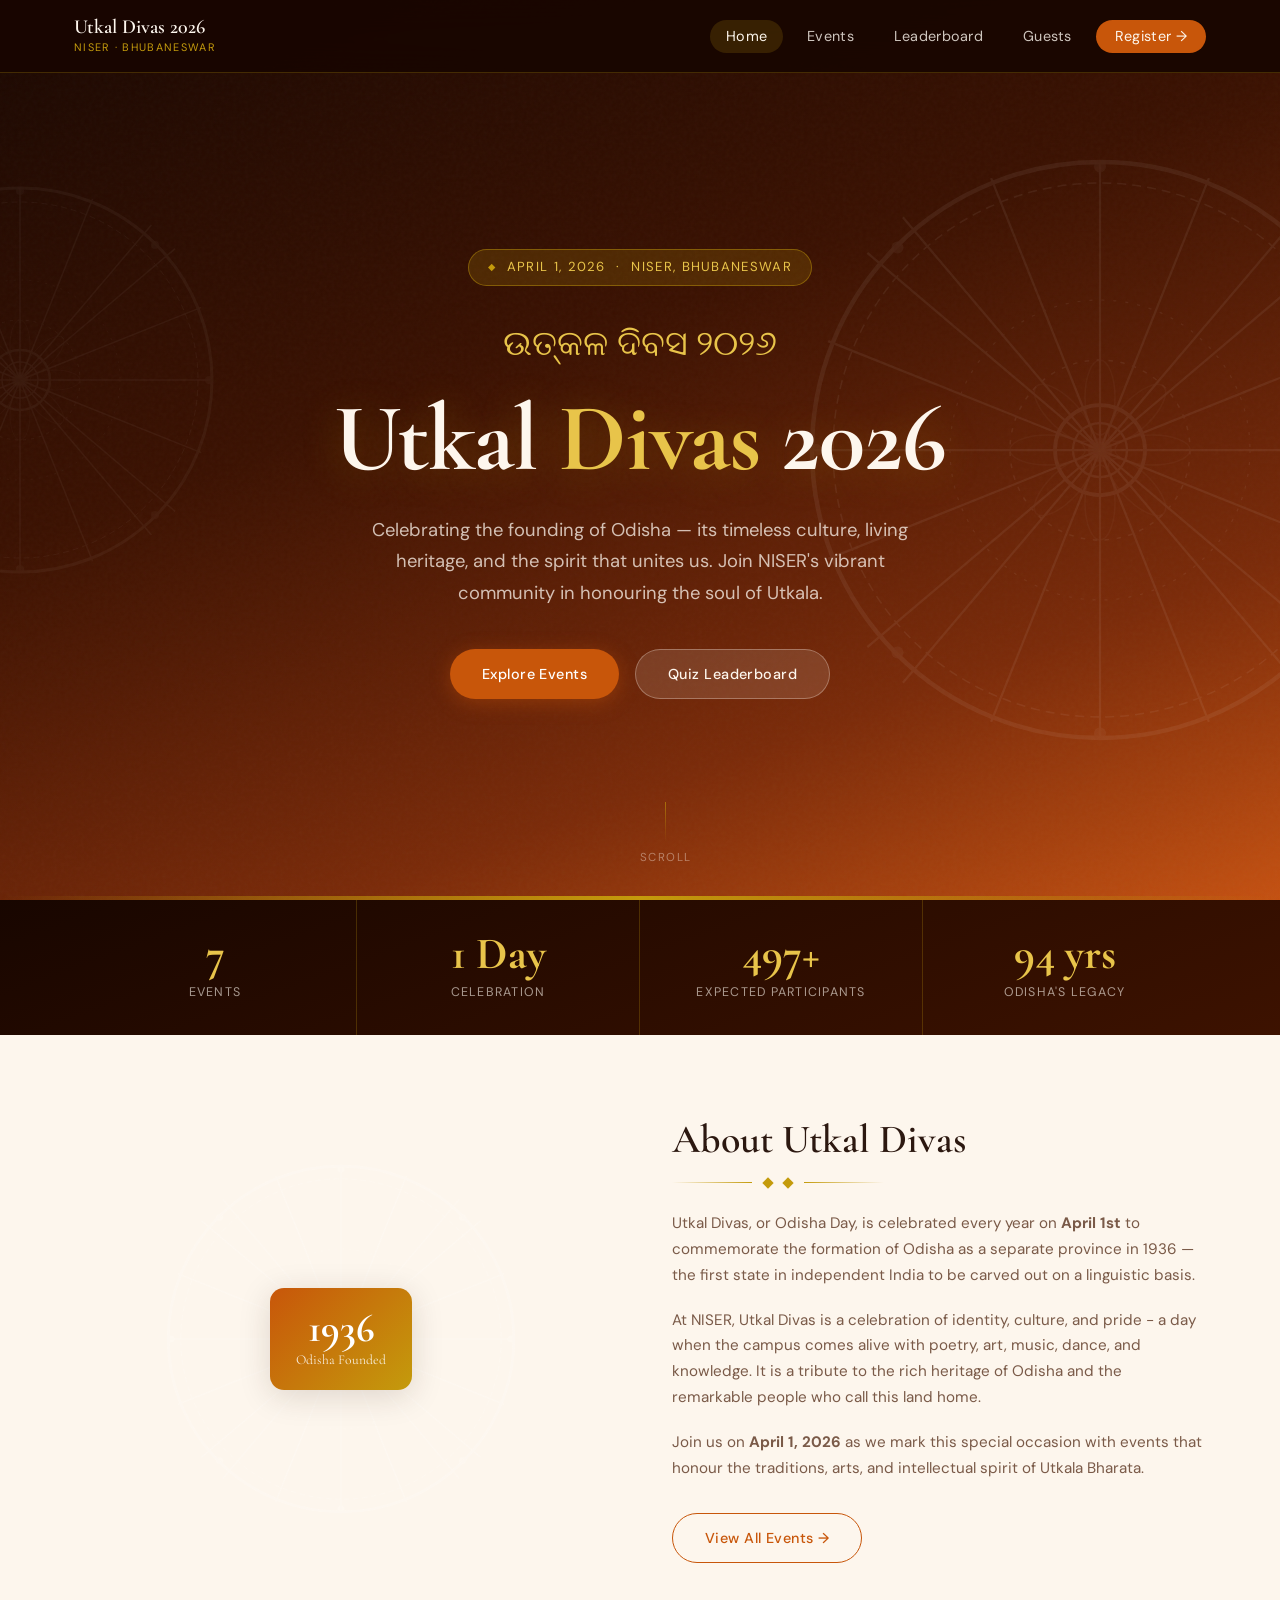
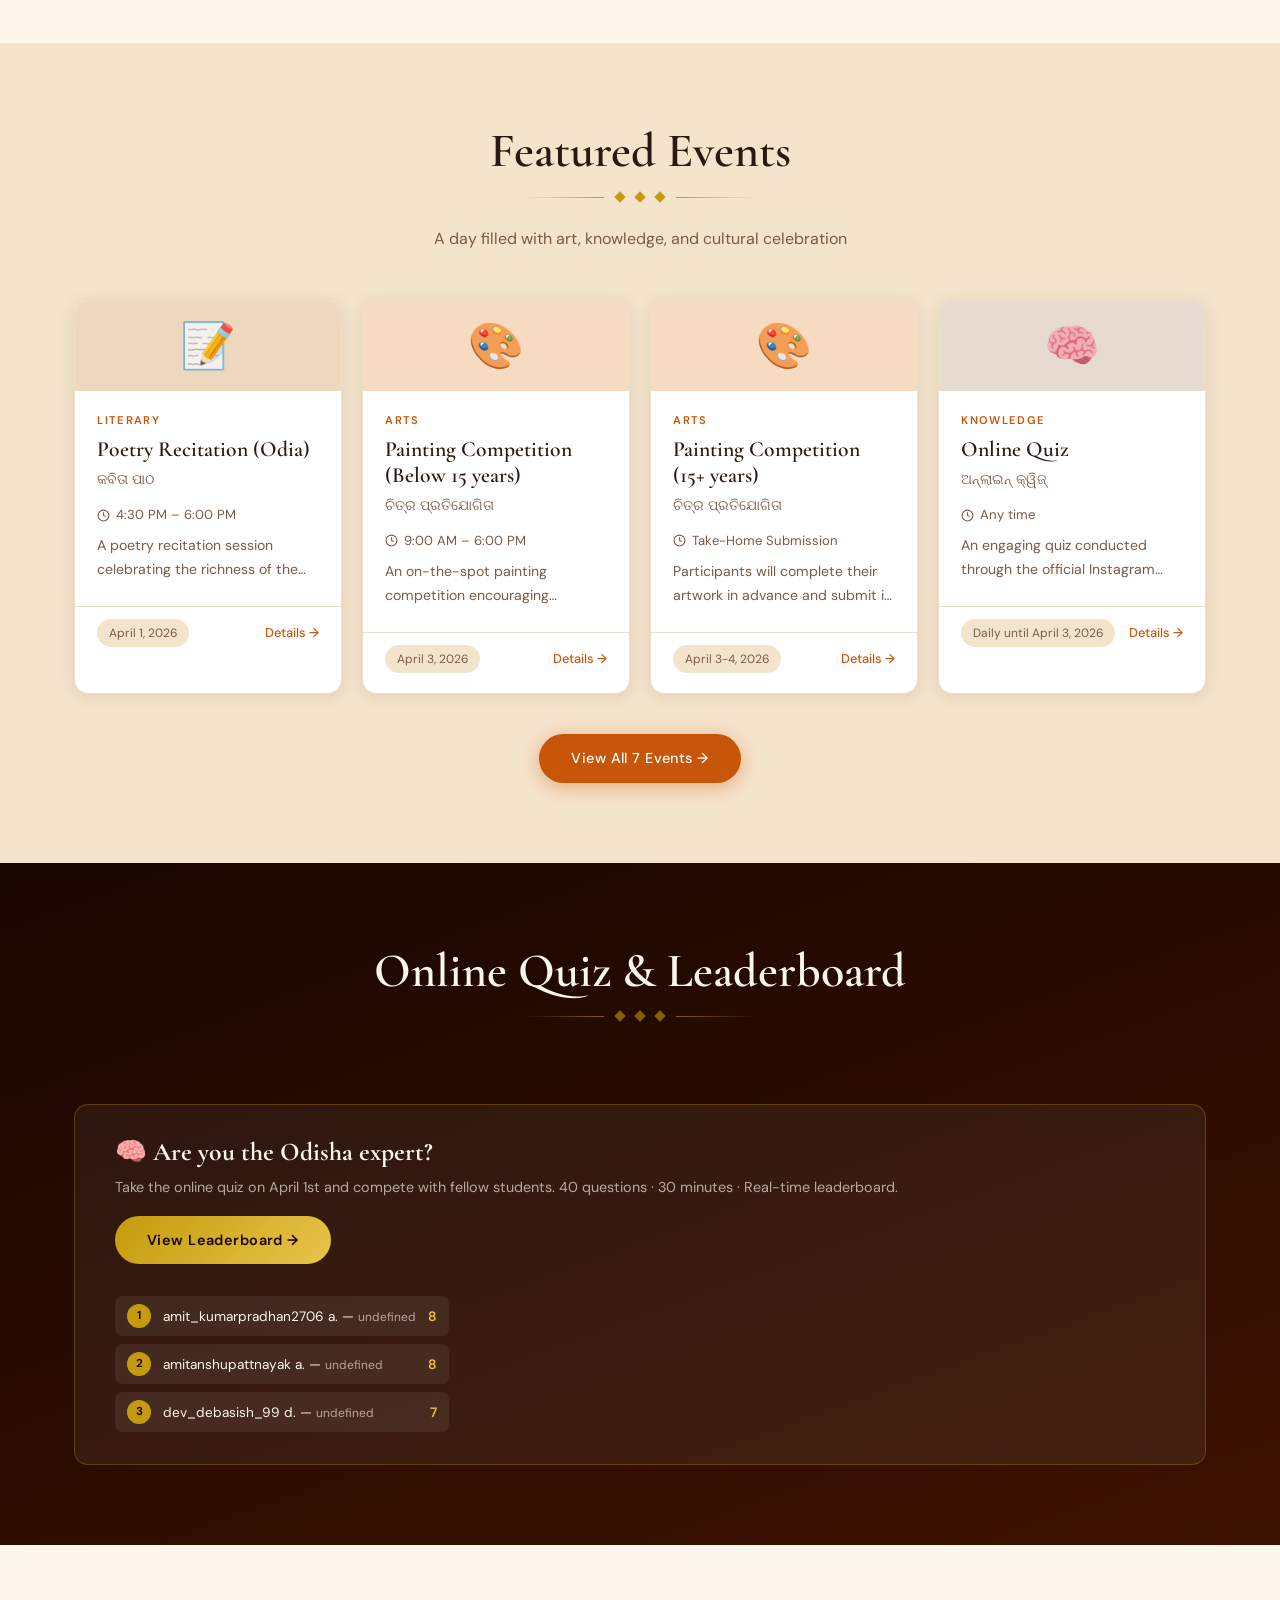
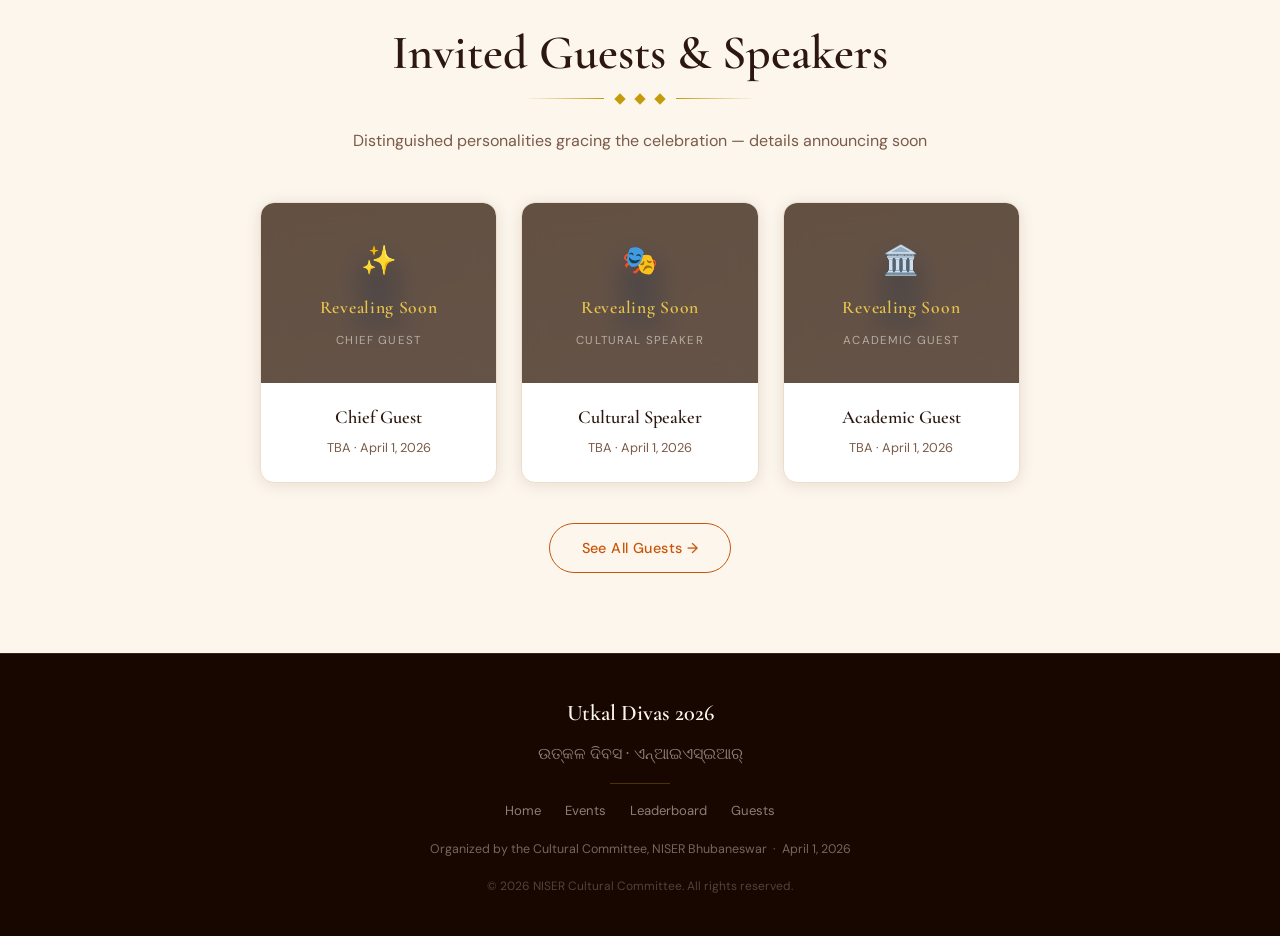
==== commit 42da6a86: "FIrst Branch" ====
--- a/index.html
+++ b/index.html
@@ -112,7 +112,7 @@
           independent India to be carved out on a linguistic basis.
         </p>
         <p>
-          At NISER, Utkal Divas is a celebration of identity, culture, and pride — a day when the
+          At NISER, Utkal Divas is a celebration of identity, culture, and pride - a day when the
           campus comes alive with poetry, art, music, dance, and knowledge. It is a tribute to the
           rich heritage of Odisha and the remarkable people who call this land home.
         </p>
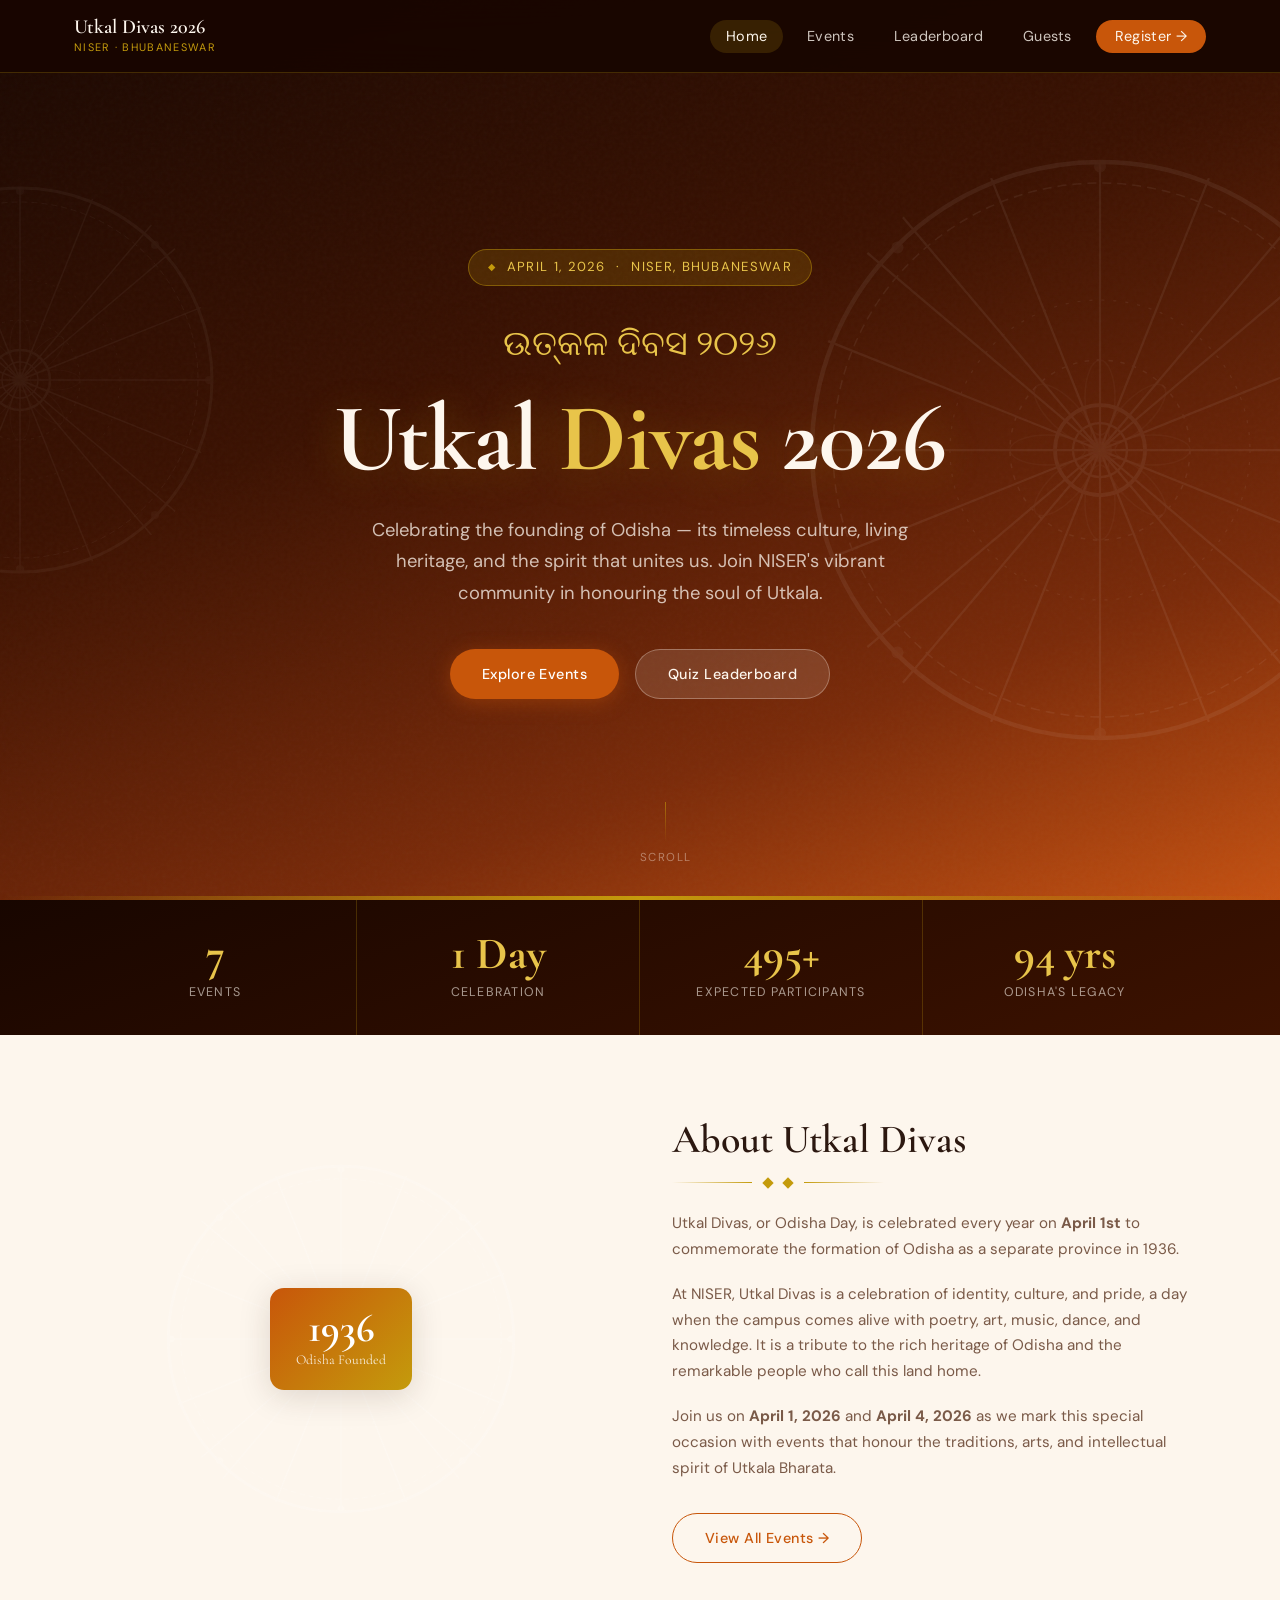
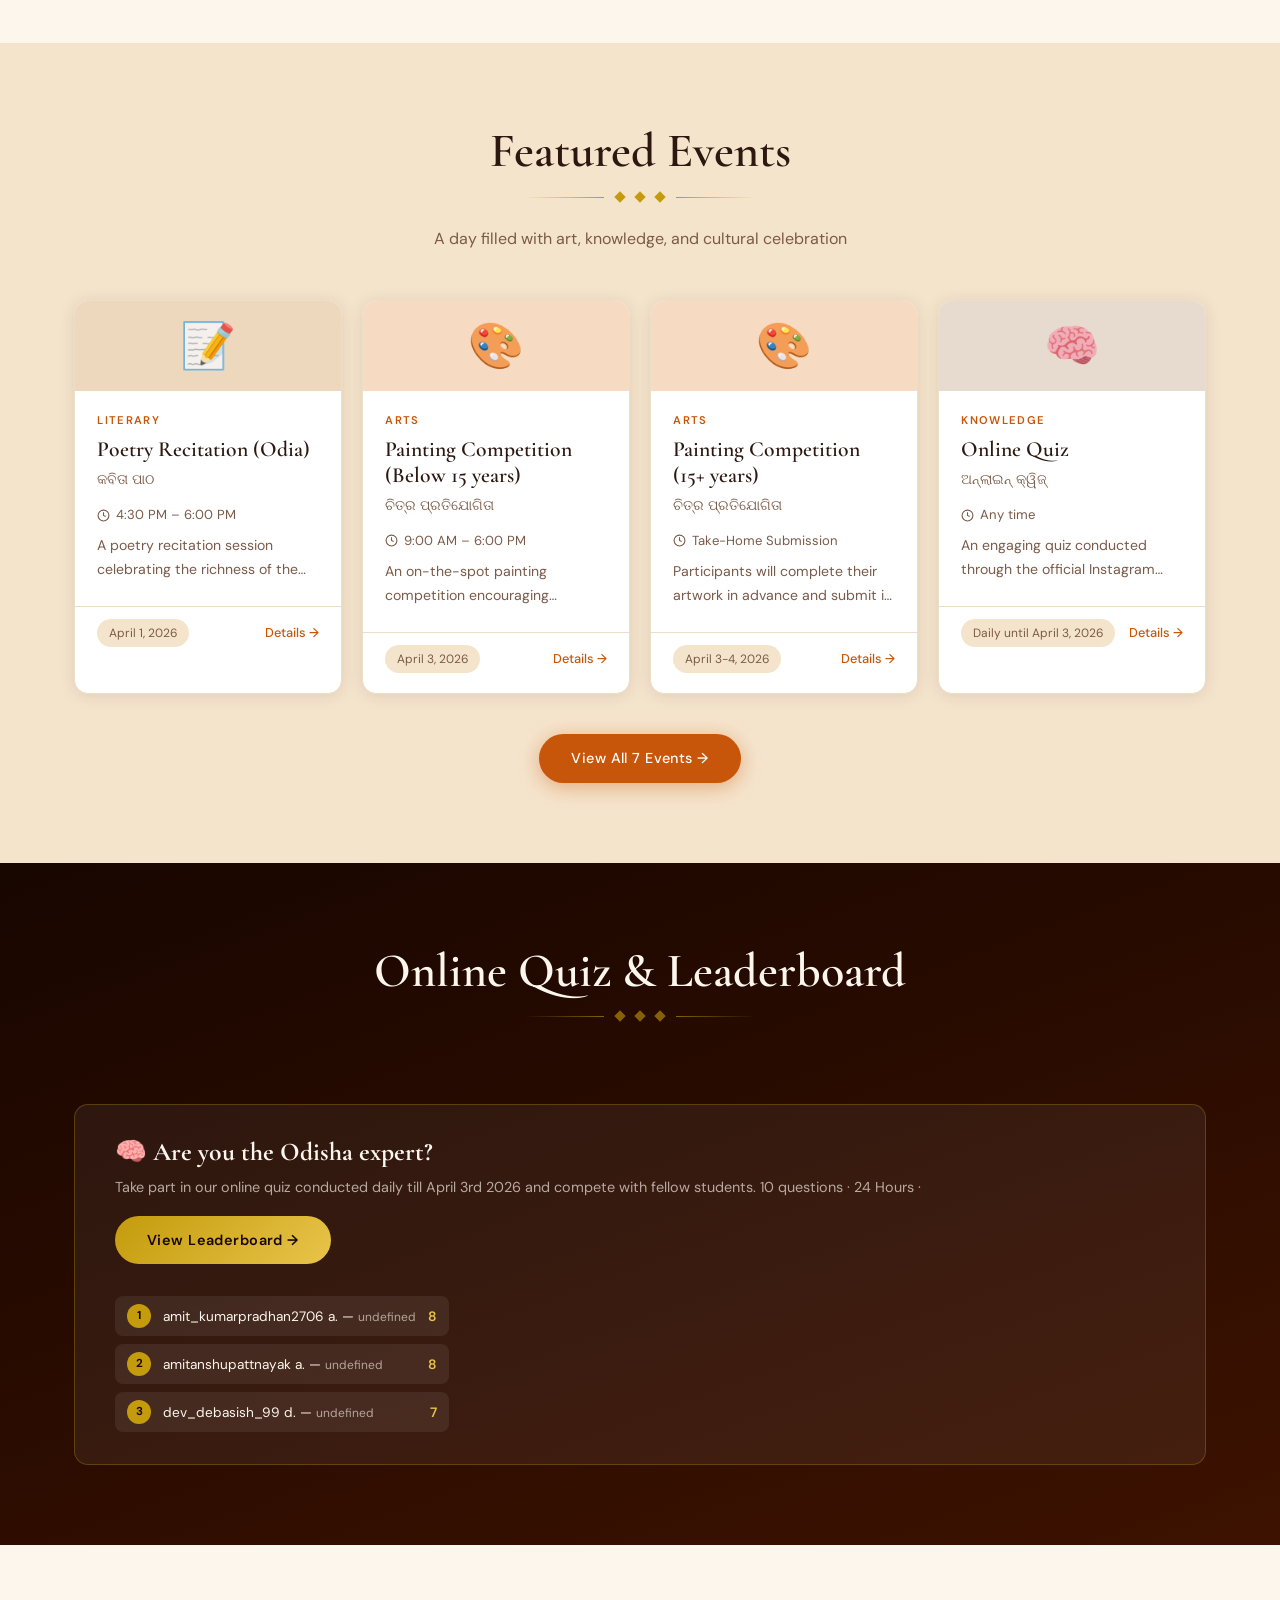
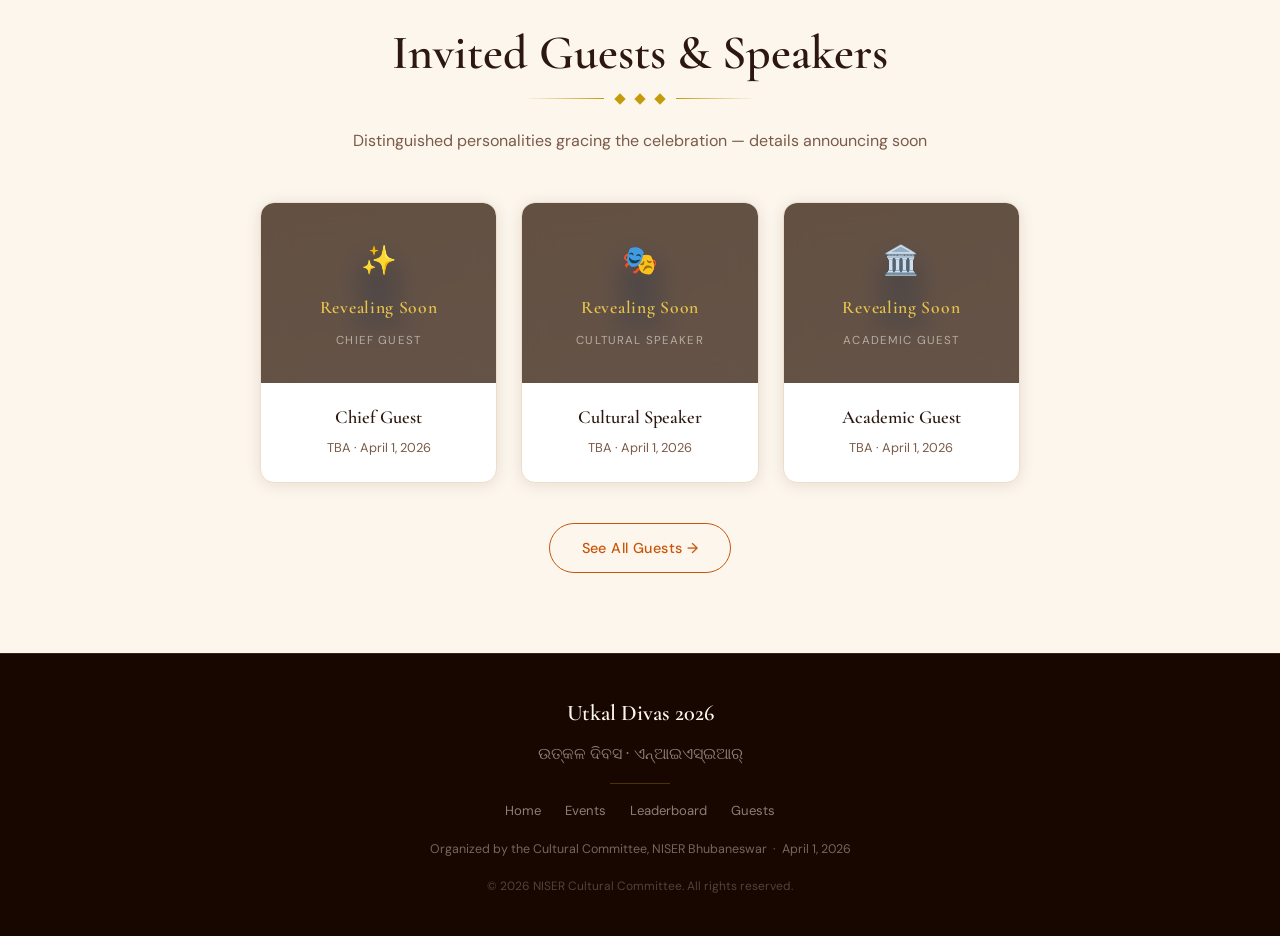
==== commit 01fc5104: "first branch" ====
--- a/index.html
+++ b/index.html
@@ -108,16 +108,15 @@
         </div>
         <p>
           Utkal Divas, or Odisha Day, is celebrated every year on <strong>April 1st</strong> to
-          commemorate the formation of Odisha as a separate province in 1936 — the first state in
-          independent India to be carved out on a linguistic basis.
+          commemorate the formation of Odisha as a separate province in 1936.
         </p>
         <p>
-          At NISER, Utkal Divas is a celebration of identity, culture, and pride - a day when the
+          At NISER, Utkal Divas is a celebration of identity, culture, and pride, a day when the
           campus comes alive with poetry, art, music, dance, and knowledge. It is a tribute to the
           rich heritage of Odisha and the remarkable people who call this land home.
         </p>
         <p>
-          Join us on <strong>April 1, 2026</strong> as we mark this special occasion with events
+          Join us on <strong>April 1, 2026 </strong> and <strong>April 4, 2026 </strong> as we mark this special occasion with events
           that honour the traditions, arts, and intellectual spirit of Utkala Bharata.
         </p>
         <a href="events.html" class="btn btn-outline" style="margin-top:0.75rem;">View All Events →</a>
@@ -166,8 +165,8 @@
       <div class="quiz-teaser-text">
         <h3>🧠 Are you the Odisha expert?</h3>
         <p>
-          Take the online quiz on April 1st and compete with fellow students.
-          40 questions · 30 minutes · Real-time leaderboard.
+          Take part in our online quiz conducted daily till April 3rd 2026 and compete with fellow students.
+          10 questions · 24 Hours ·
         </p>
         <a href="leaderboard.html" style="margin-top:1rem; display:inline-block;" class="btn btn-gold">
           View Leaderboard →
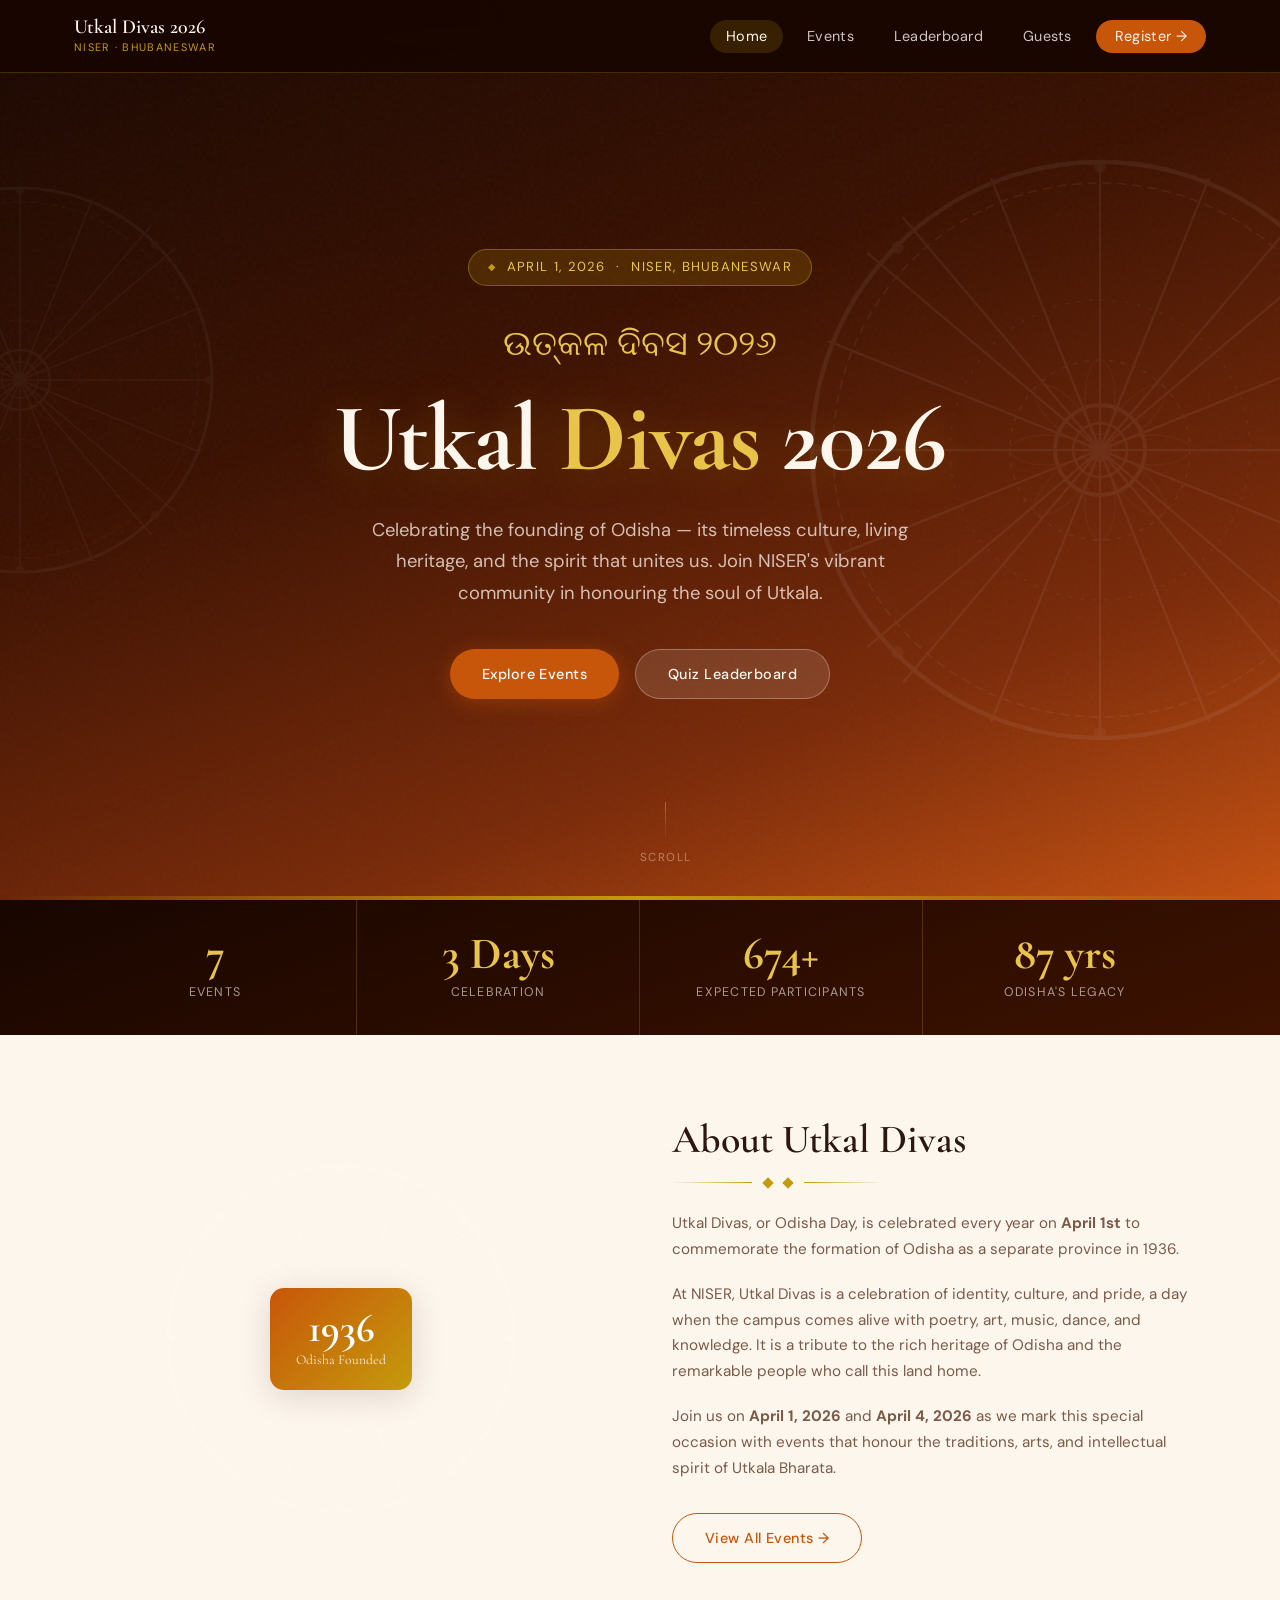
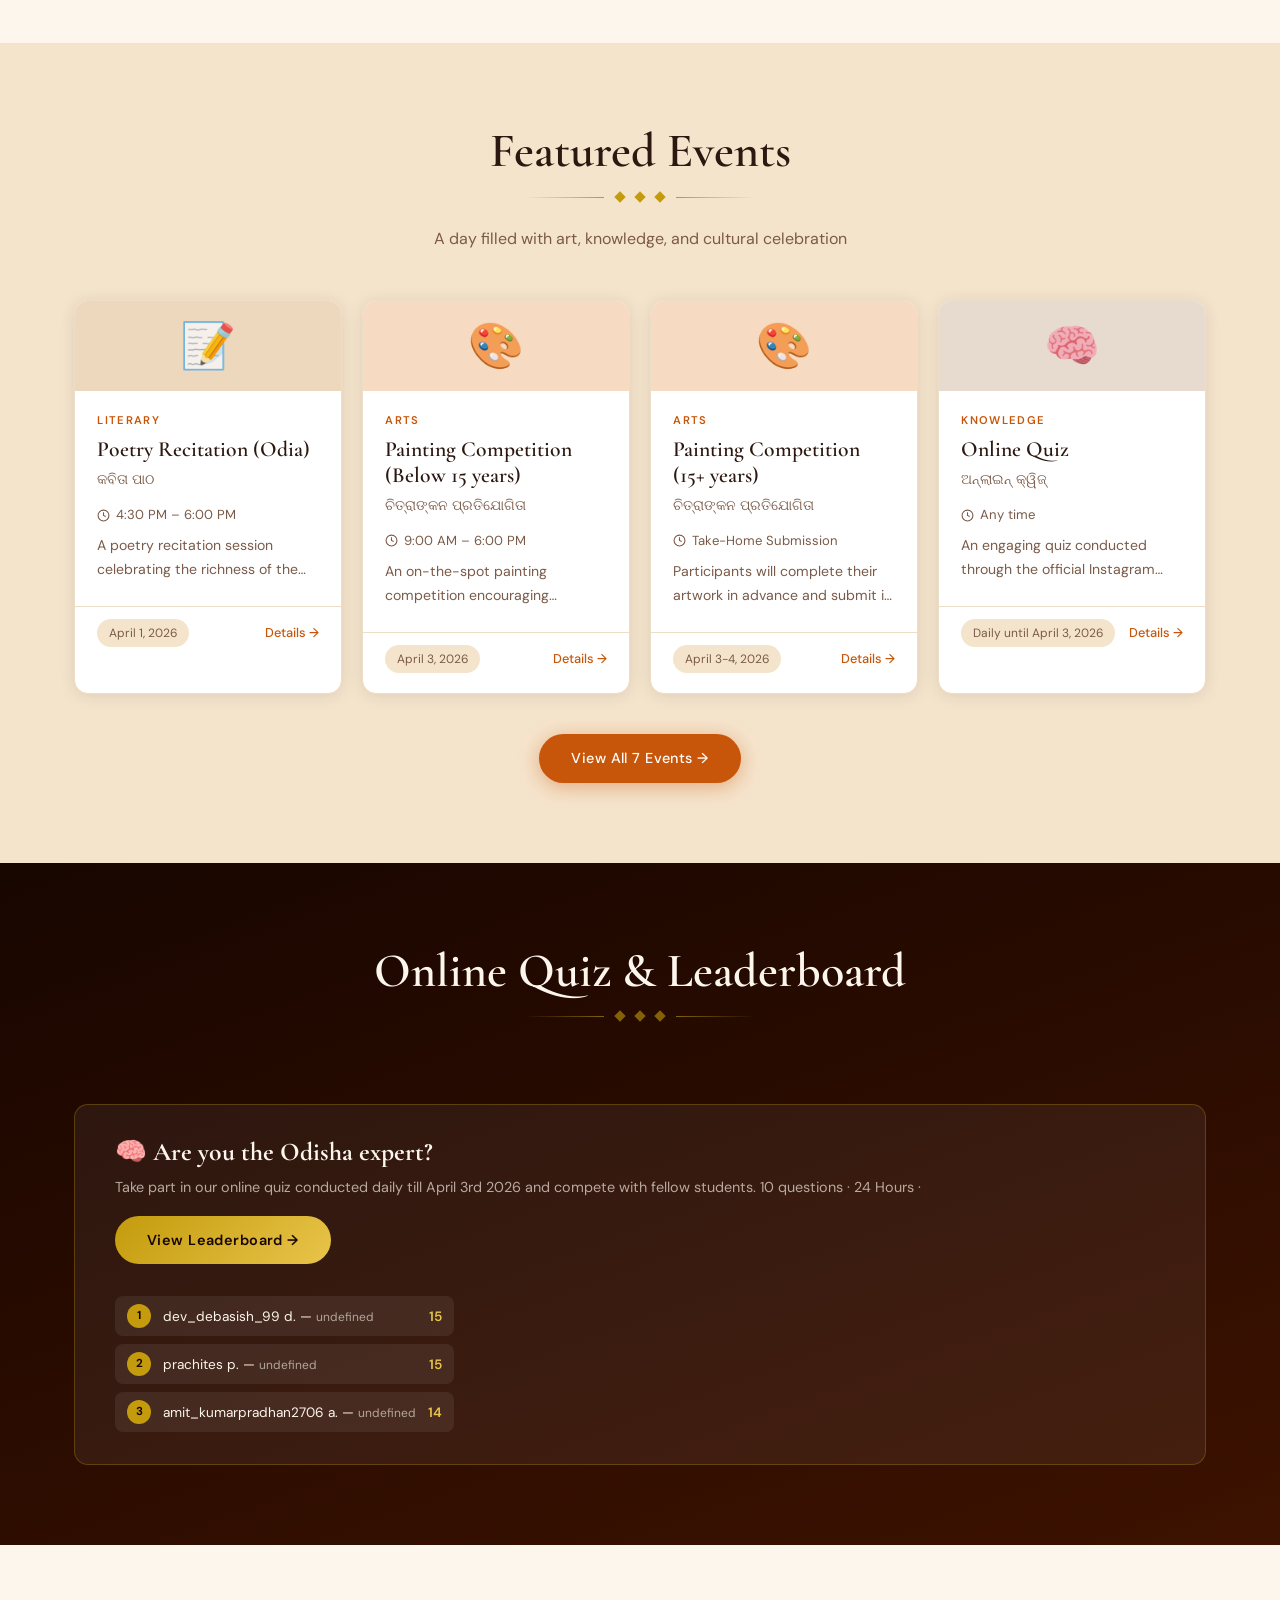
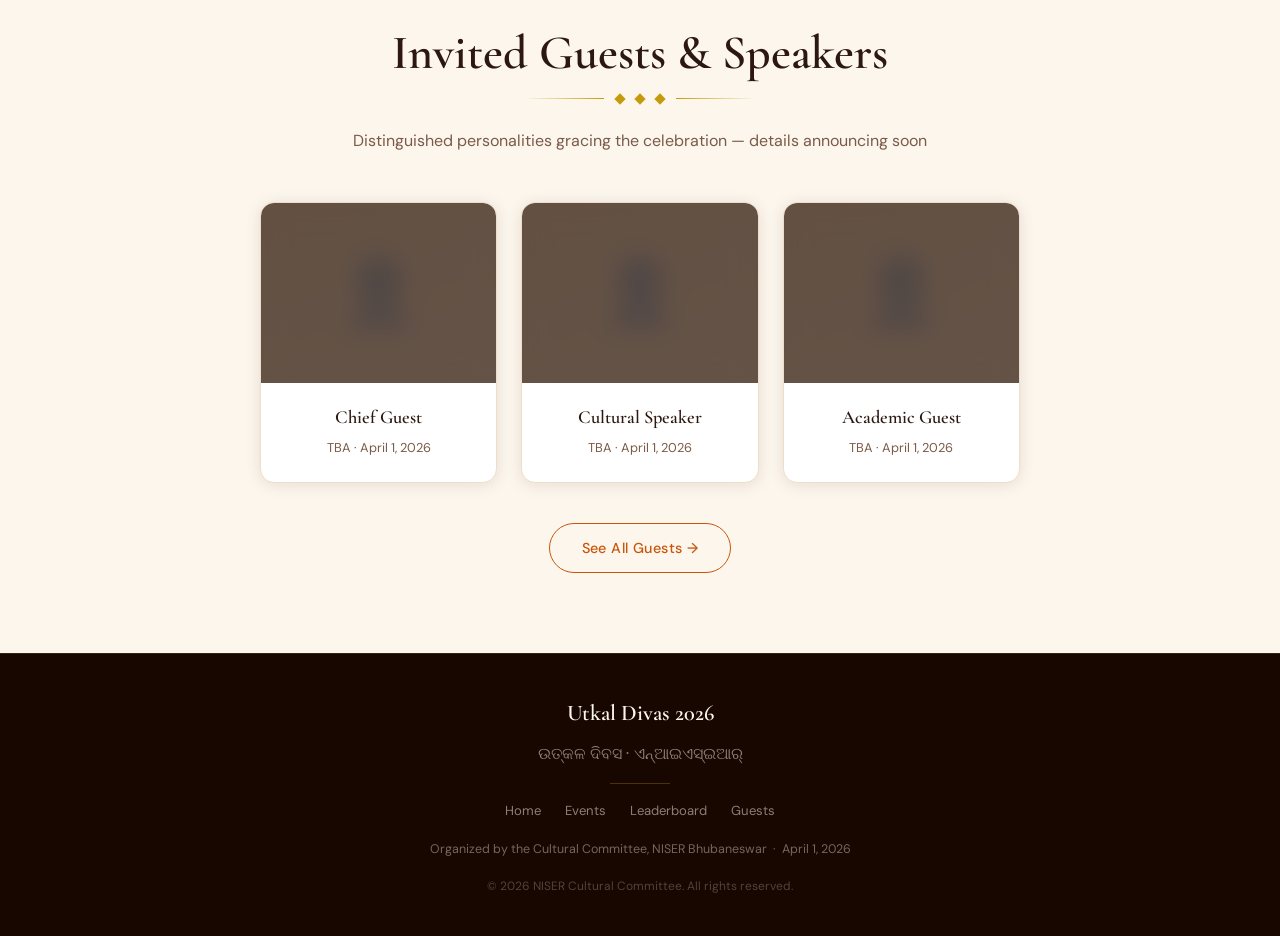
==== commit de51482f: "day 2 leaderboard" ====
--- a/index.html
+++ b/index.html
@@ -72,15 +72,15 @@
         <div class="stat-label">Events</div>
       </div>
       <div class="stat-item">
-        <div class="stat-number" data-count="1" data-suffix=" Day">1 Day</div>
+        <div class="stat-number" data-count="3" data-suffix=" Days">3 Days</div>
         <div class="stat-label">Celebration</div>
       </div>
       <div class="stat-item">
-        <div class="stat-number" data-count="500" data-suffix="+">500+</div>
+        <div class="stat-number" data-count="700" data-suffix="+">700+</div>
         <div class="stat-label">Expected Participants</div>
       </div>
       <div class="stat-item">
-        <div class="stat-number" data-count="95" data-suffix=" yrs">95 yrs</div>
+        <div class="stat-number" data-count="90" data-suffix=" yrs">90 yrs</div>
         <div class="stat-label">Odisha's Legacy</div>
       </div>
     </div>
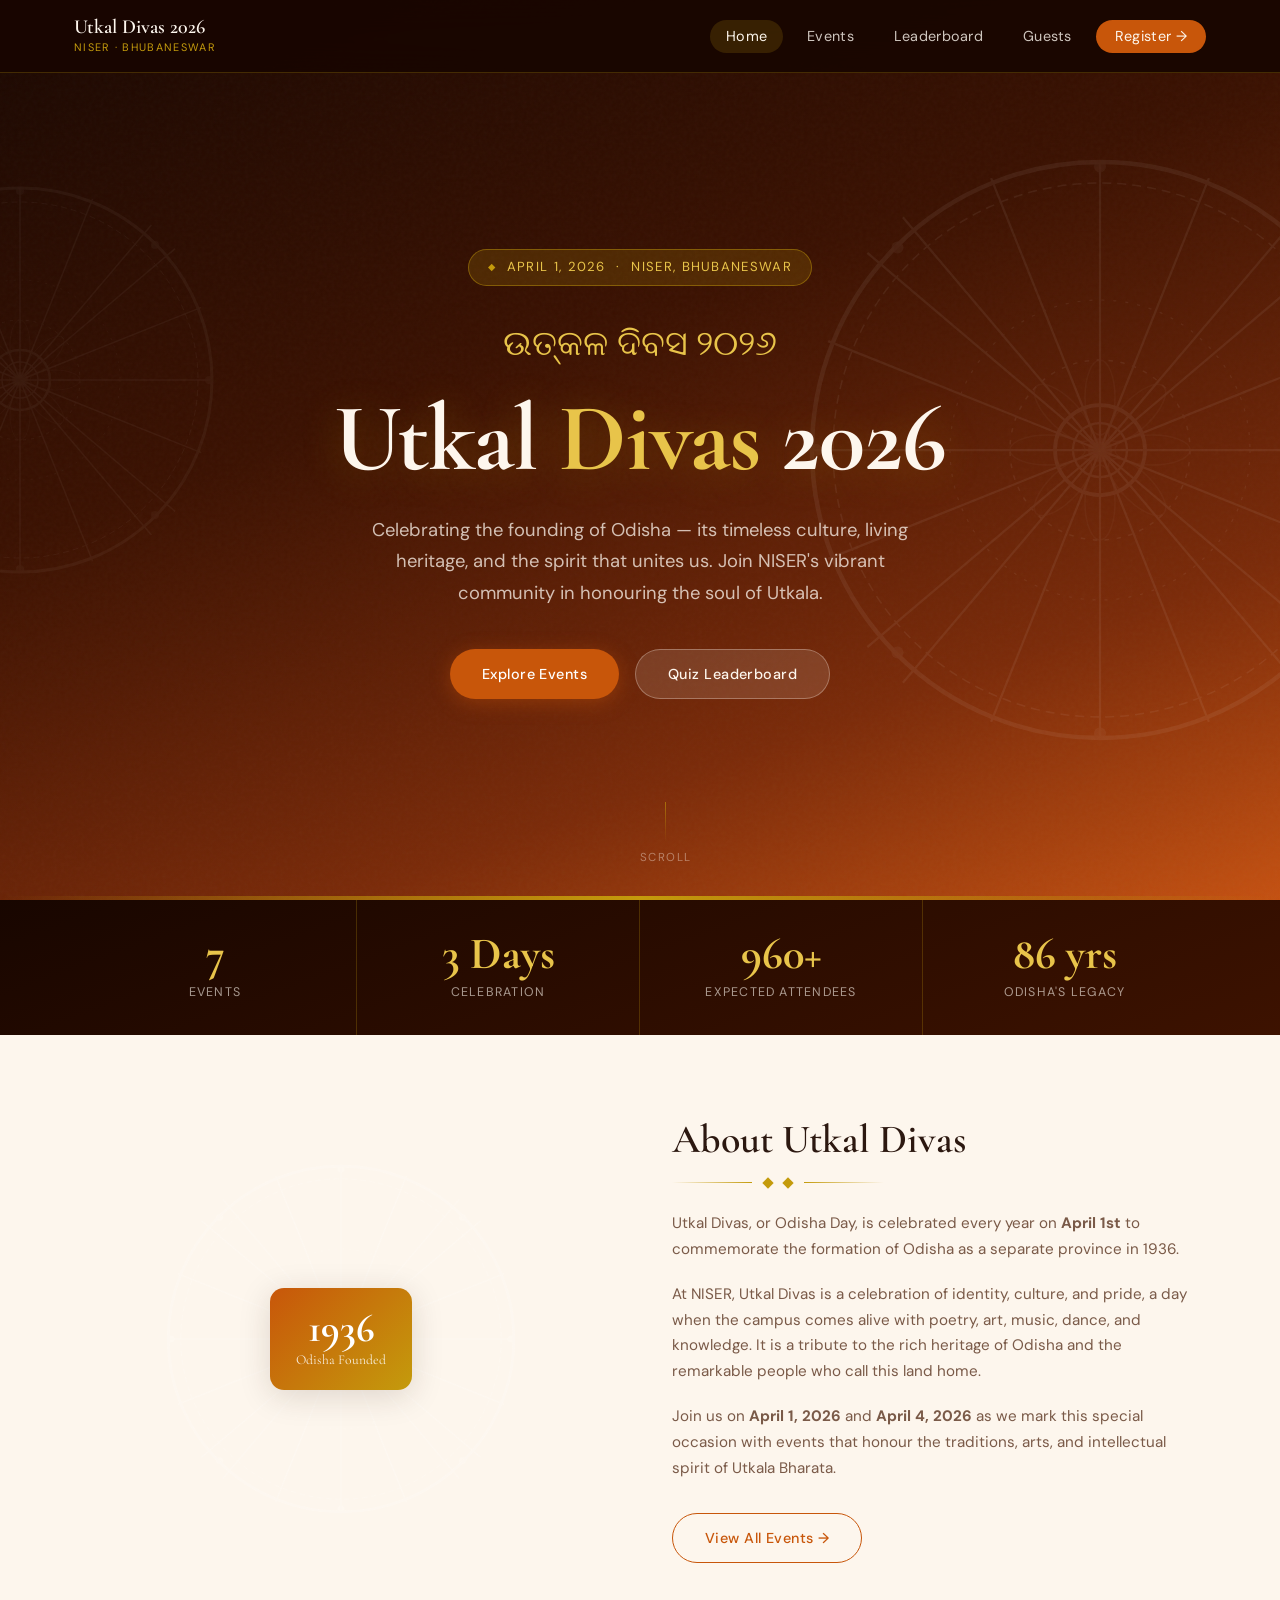
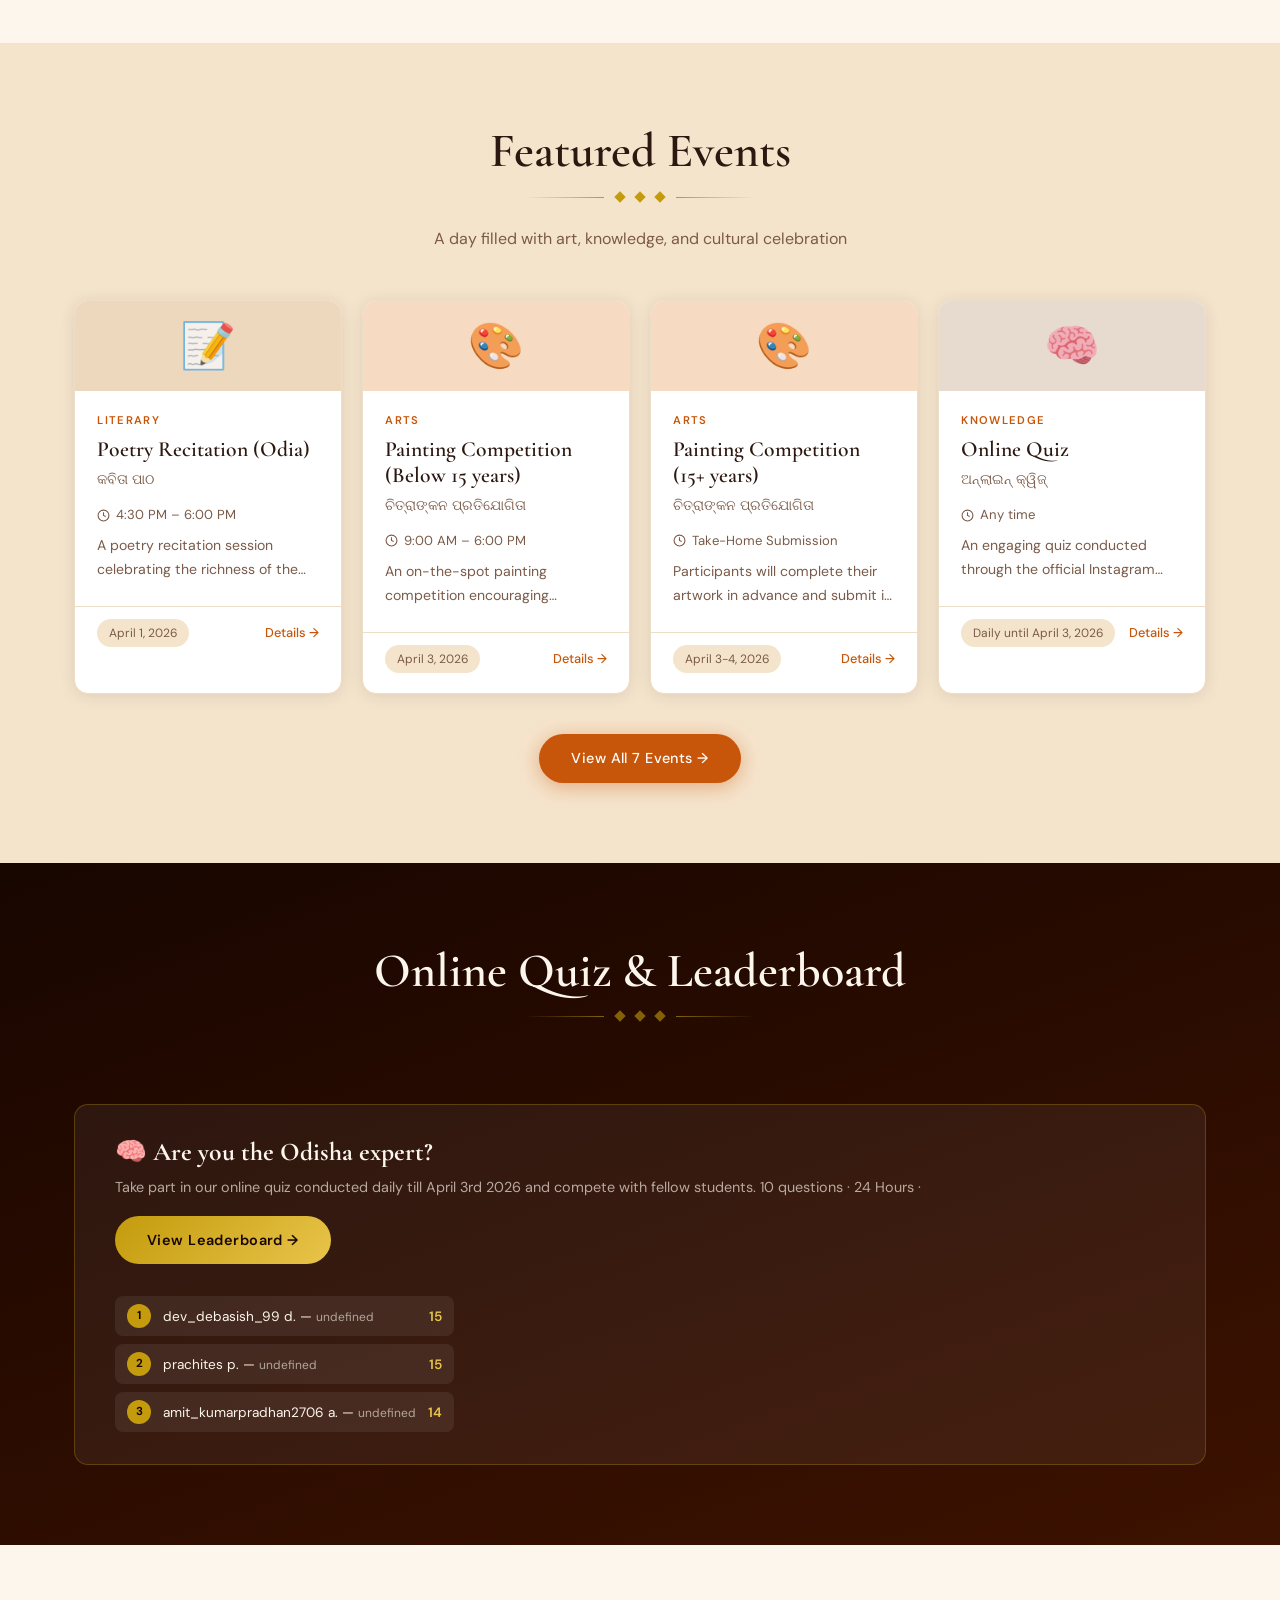
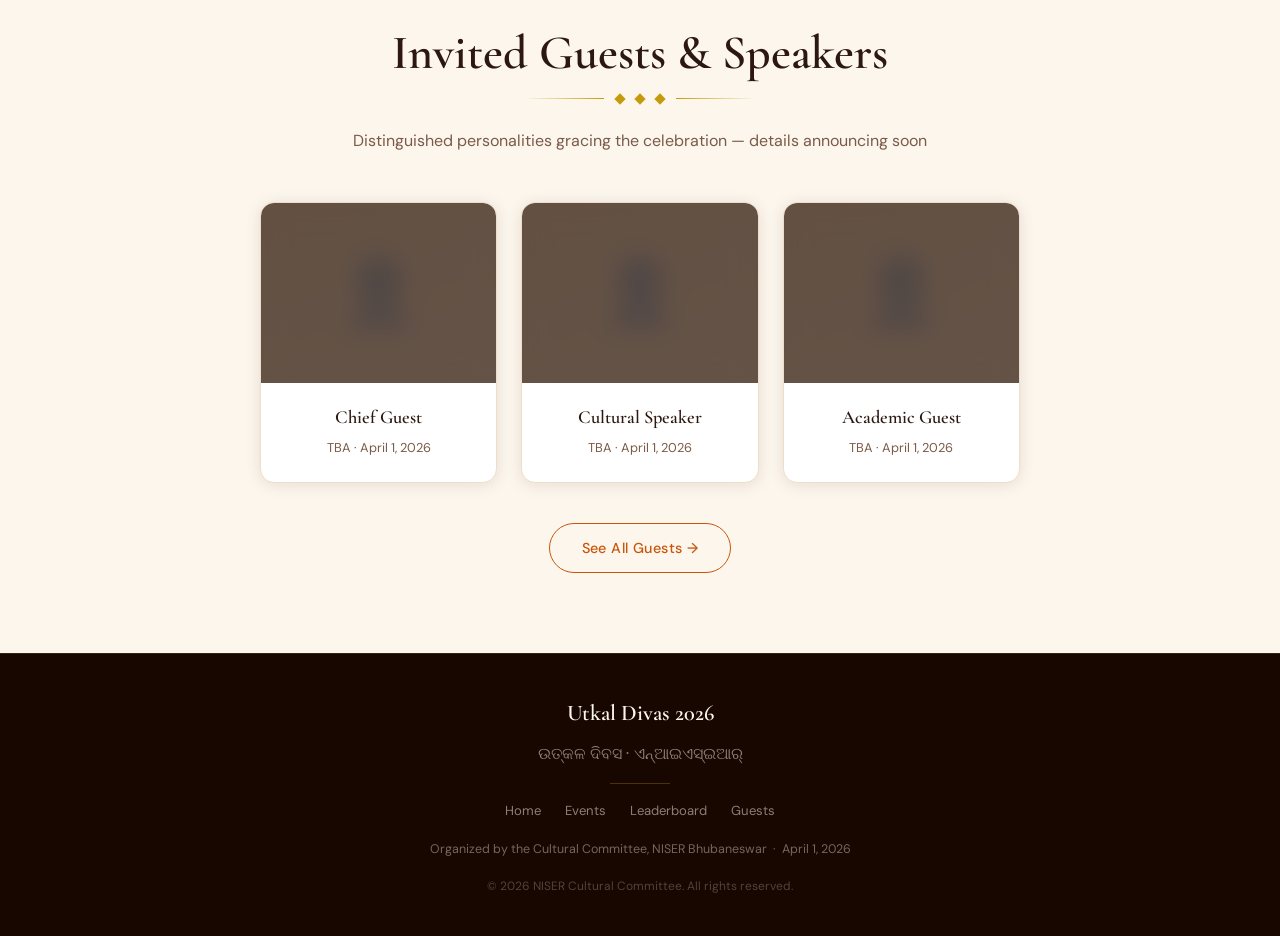
==== commit 8582332e: "day2" ====
--- a/index.html
+++ b/index.html
@@ -76,8 +76,8 @@
         <div class="stat-label">Celebration</div>
       </div>
       <div class="stat-item">
-        <div class="stat-number" data-count="700" data-suffix="+">700+</div>
-        <div class="stat-label">Expected Participants</div>
+        <div class="stat-number" data-count="1000" data-suffix="+">1000+</div>
+        <div class="stat-label">Expected Attendees</div>
       </div>
       <div class="stat-item">
         <div class="stat-number" data-count="90" data-suffix=" yrs">90 yrs</div>
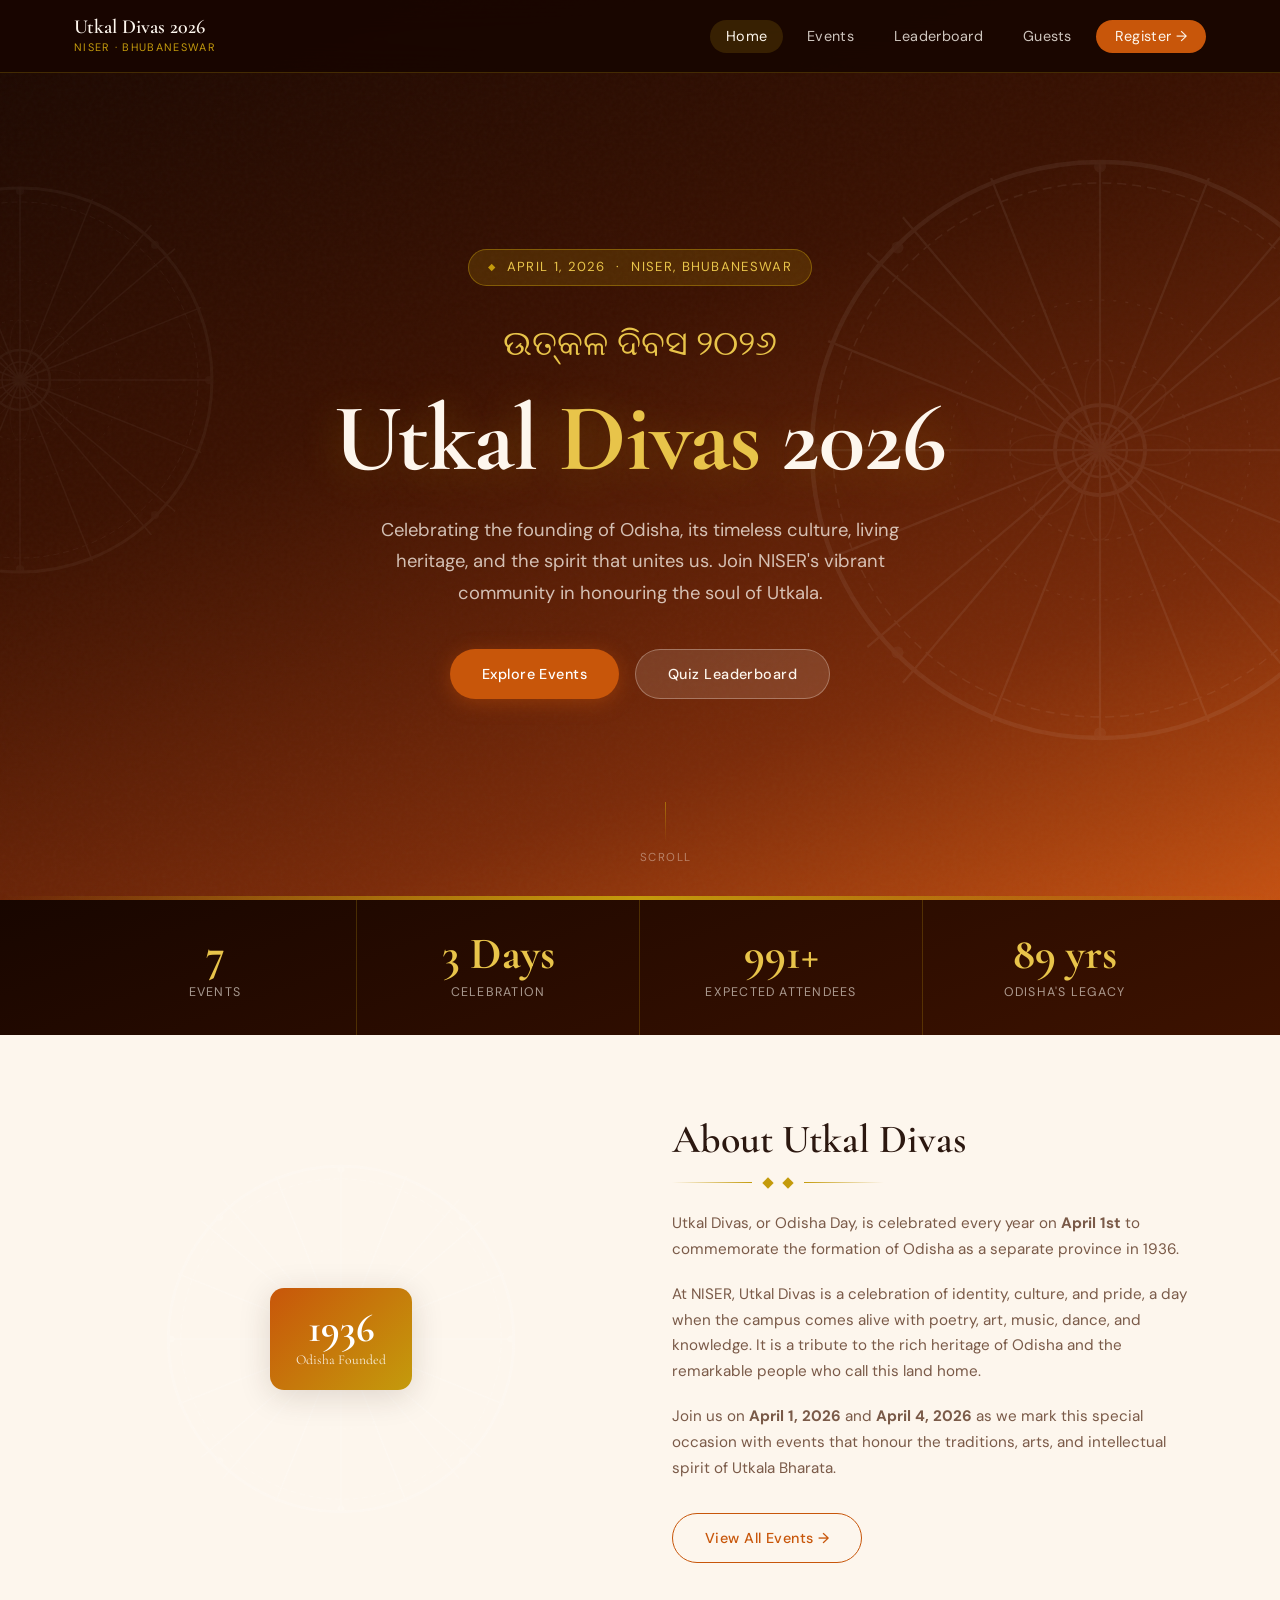
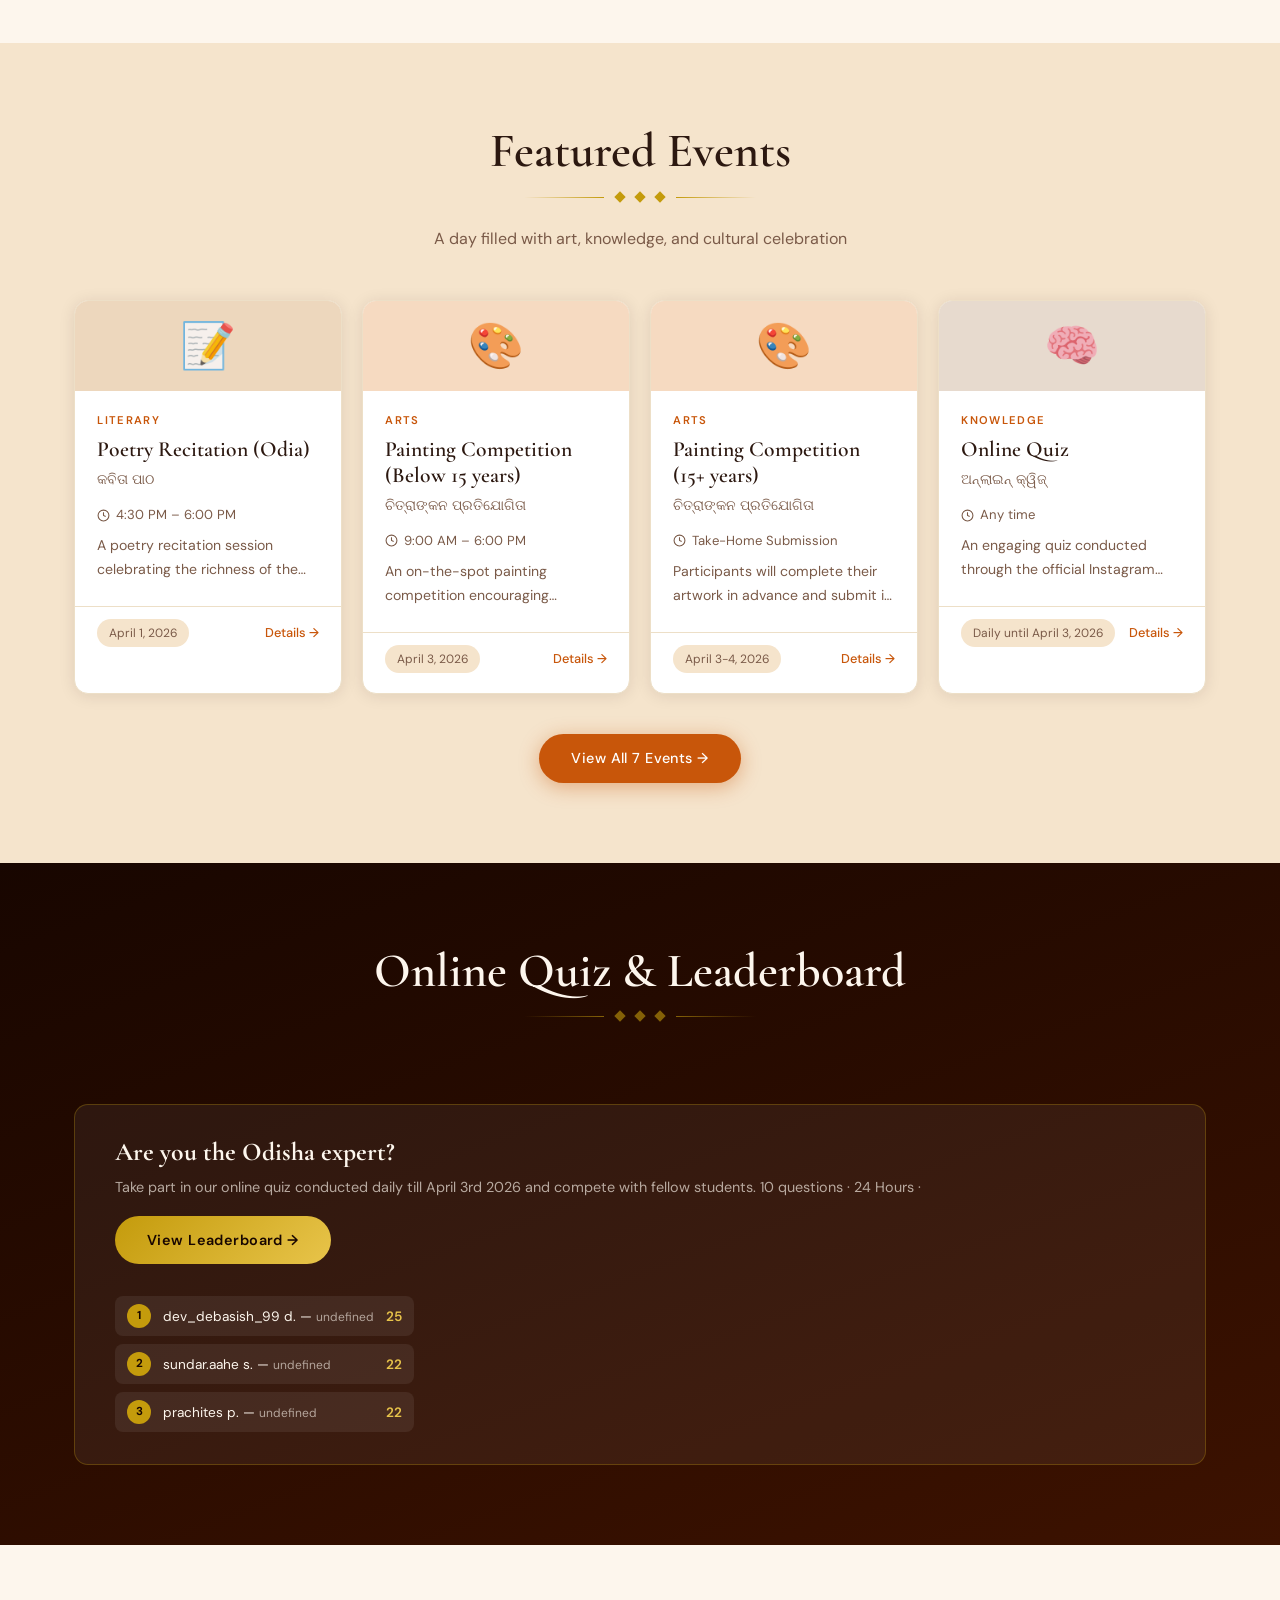
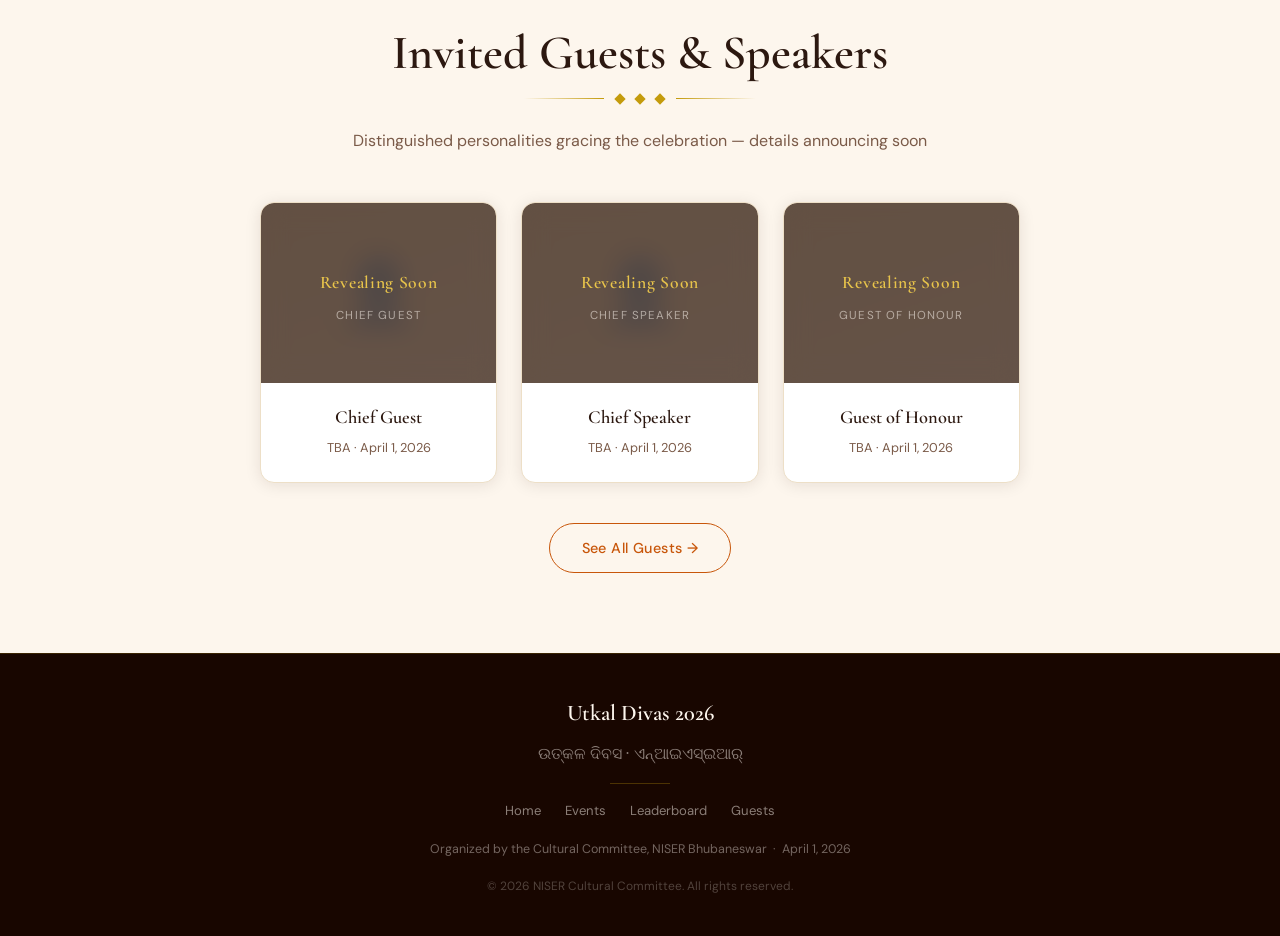
==== commit 6df6d64a: "day 3" ====
--- a/index.html
+++ b/index.html
@@ -45,7 +45,7 @@
     <span class="hero-title-odia">ଉତ୍କଳ ଦିବସ ୨୦୨୬</span>
     <h1 class="hero-title">Utkal <span>Divas</span> 2026</h1>
     <p class="hero-desc">
-      Celebrating the founding of Odisha — its timeless culture, living heritage,
+      Celebrating the founding of Odisha, its timeless culture, living heritage,
       and the spirit that unites us. Join NISER's vibrant community in honouring
       the soul of Utkala.
     </p>
@@ -163,7 +163,7 @@
 
     <div class="quiz-teaser animate-on-scroll">
       <div class="quiz-teaser-text">
-        <h3>🧠 Are you the Odisha expert?</h3>
+        <h3>Are you the Odisha expert?</h3>
         <p>
           Take part in our online quiz conducted daily till April 3rd 2026 and compete with fellow students.
           10 questions · 24 Hours ·
@@ -198,7 +198,7 @@
         <div class="guest-avatar">
           <span class="guest-avatar-icon">👤</span>
           <div class="guest-revealing">
-            <div style="font-size:1.8rem;">✨</div>
+            <div style="font-size:1.8rem;"></div>
             <div class="guest-revealing-text">Revealing Soon</div>
             <div class="guest-revealing-sub">Chief Guest</div>
           </div>
@@ -212,27 +212,27 @@
         <div class="guest-avatar">
           <span class="guest-avatar-icon">👤</span>
           <div class="guest-revealing">
-            <div style="font-size:1.8rem;">🎭</div>
+            <div style="font-size:1.8rem;"></div>
             <div class="guest-revealing-text">Revealing Soon</div>
-            <div class="guest-revealing-sub">Cultural Speaker</div>
+            <div class="guest-revealing-sub">Chief Speaker</div>
           </div>
         </div>
         <div class="guest-card-body">
-          <div class="guest-name">Cultural Speaker</div>
+          <div class="guest-name">Chief Speaker</div>
           <div class="guest-role">TBA · April 1, 2026</div>
         </div>
       </div>
       <div class="guest-card animate-on-scroll animate-delay-3">
         <div class="guest-avatar">
-          <span class="guest-avatar-icon">👤</span>
+          <span class="guest-avatar-icon"></span>
           <div class="guest-revealing">
-            <div style="font-size:1.8rem;">🏛️</div>
+            <div style="font-size:1.8rem;"></div>
             <div class="guest-revealing-text">Revealing Soon</div>
-            <div class="guest-revealing-sub">Academic Guest</div>
+            <div class="guest-revealing-sub">Guest of Honour</div>
           </div>
         </div>
         <div class="guest-card-body">
-          <div class="guest-name">Academic Guest</div>
+          <div class="guest-name">Guest of Honour</div>
           <div class="guest-role">TBA · April 1, 2026</div>
         </div>
       </div>
@@ -275,7 +275,7 @@
     <div class="modal-header">
       <div class="modal-header-accent"></div>
       <button class="modal-close" aria-label="Close">✕</button>
-      <div class="modal-icon">🎨</div>
+      <div class="modal-icon"></div>
       <div class="modal-category">Category</div>
       <h2 class="modal-title">Event Title</h2>
       <div class="modal-odia">ଇଭେଣ୍ଟ</div>
